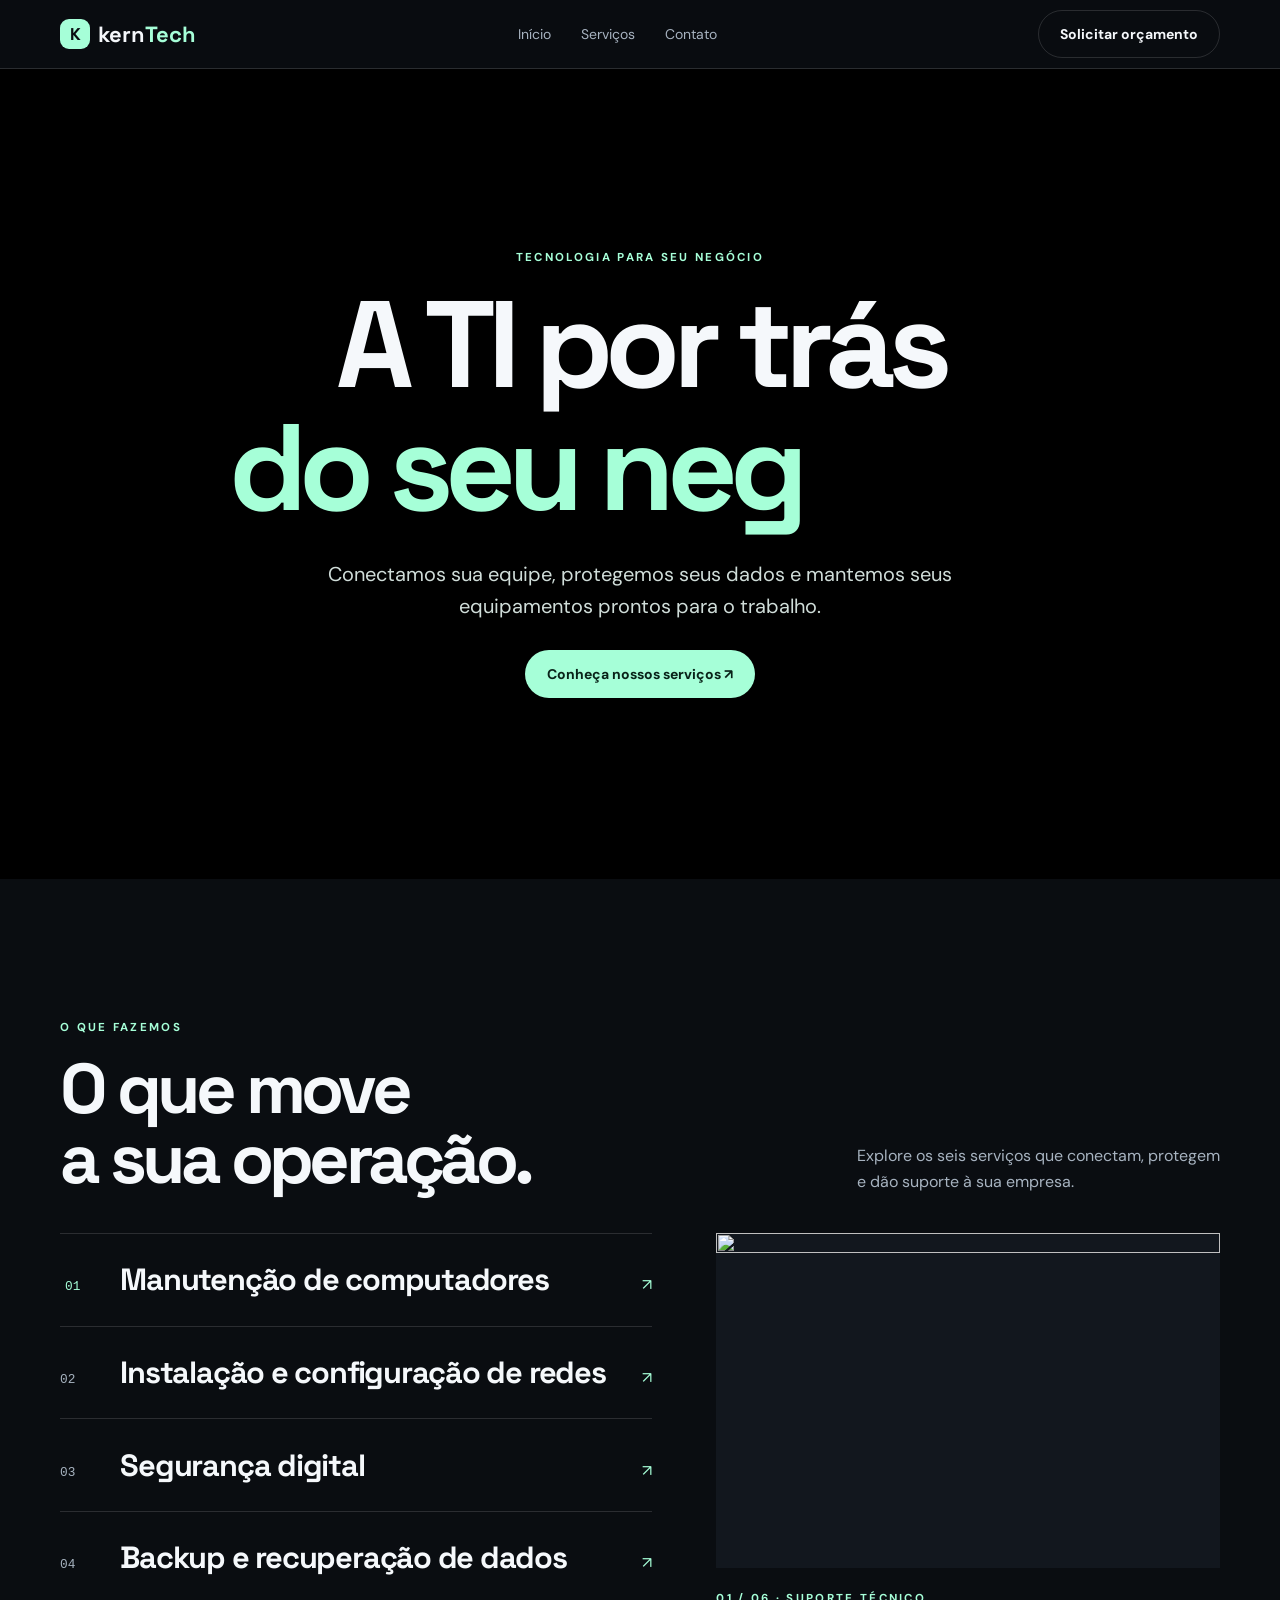
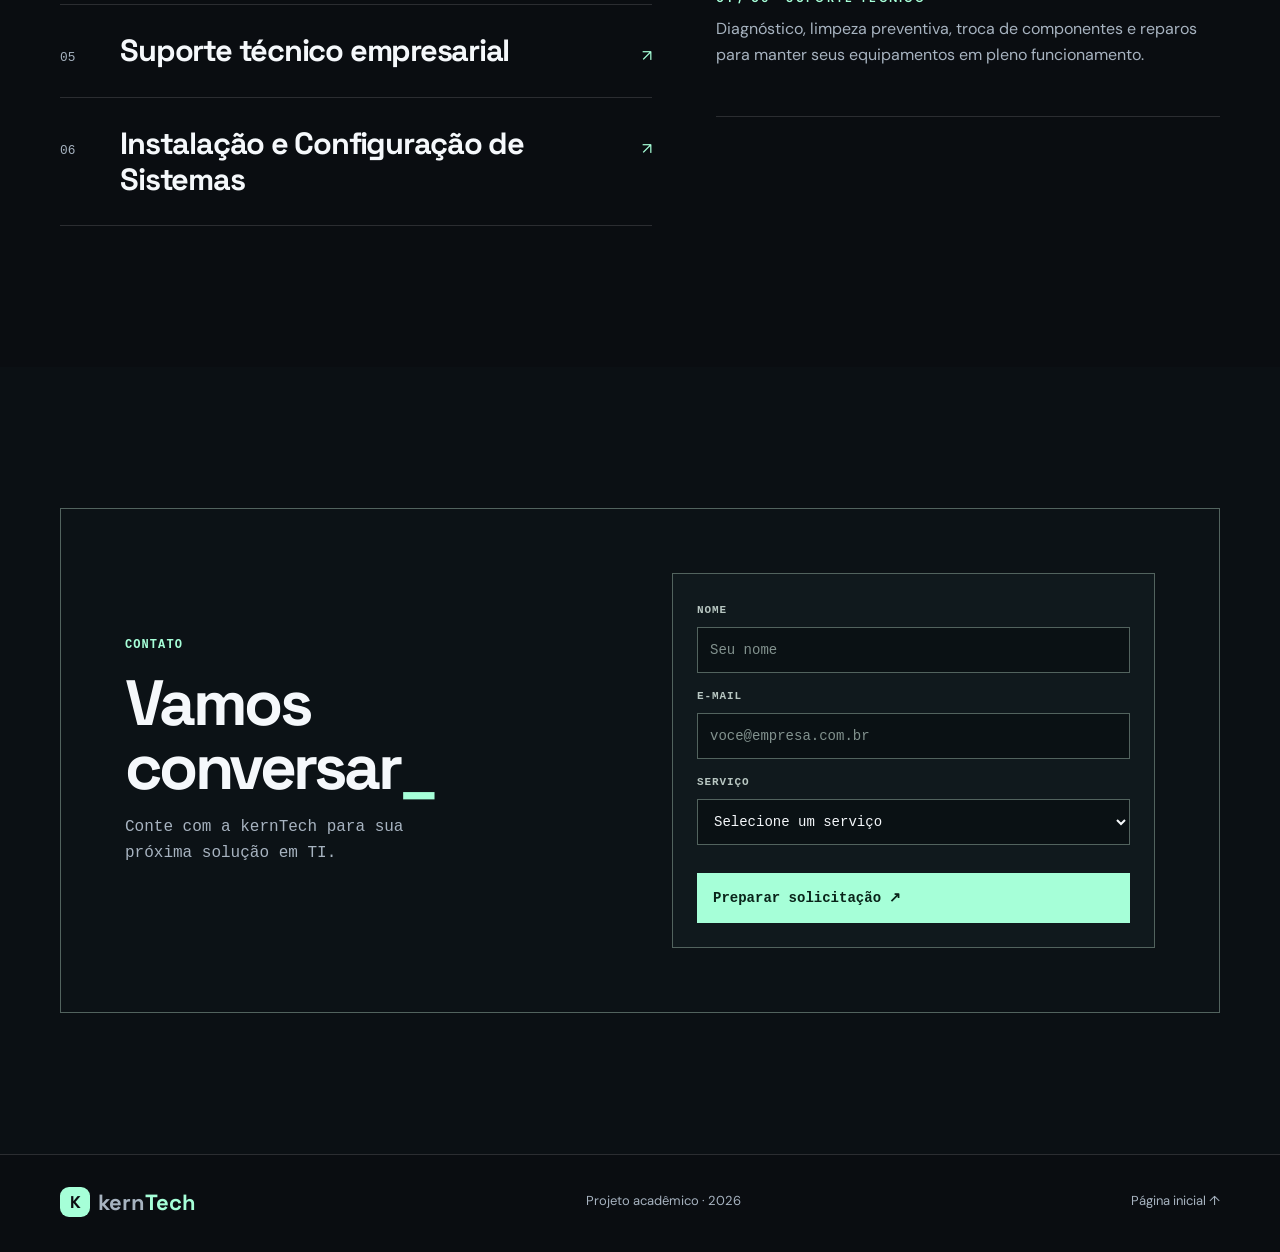
==== index.html @ 28fc6bf9 "Atualiza texto de abertura da página inicial" ====
<!doctype html>
<html lang="pt-BR">

<head>
    <meta charset="utf-8">
    <meta name="viewport" content="width=device-width,initial-scale=1">
    <meta name="theme-color" content="#0a0d11">
    <meta name="description" content="kernTech: soluções de TI para empresas.">
    <title>Soluções de TI | kernTech</title>
    <link rel="preconnect" href="https://fonts.googleapis.com">
    <link
        href="https://fonts.googleapis.com/css2?family=DM+Sans:wght@400;500;600;700&family=Space+Grotesk:wght@500;600;700&display=swap"
        rel="stylesheet">
    <link rel="stylesheet" href="styles.css">
    <script src="services.js" defer></script>
    <script src="script.js" defer></script>
</head>

<body>
    <header class="header">
        <div class="container nav"><a class="logo" href="index.html"><span class="logo-mark">K</span><span>kern<span
                        class="logo-accent">Tech</span></span></a><button class="menu-toggle" aria-expanded="false"
                aria-label="Abrir menu">☰</button>
            <nav class="menu"><a href="index.html">Início</a><a href="index.html#servicos">Serviços</a><a href="index.html#contato">Contato</a></nav><a
                class="button button-outline nav-cta" href="index.html#contato">Solicitar orçamento</a>
        </div>
    </header>
    <main>
        <section class="hero">
            <div class="container hero-inner">
                <div class="hero-copy"><span class="eyebrow">TECNOLOGIA PARA SEU NEGÓCIO</span>
                    <h1>A TI por trás<br><span class="hero-accent">do seu negócio.</span></h1>
                    <p>Conectamos sua equipe, protegemos seus dados e mantemos seus equipamentos prontos para o trabalho.</p><a class="button button-primary" href="#servicos">Conheça nossos serviços ↗</a>
                </div>
            </div>
        </section>
        <section class="section" id="servicos">
            <div class="container">
                <div class="section-heading">
                    <div><span class="eyebrow eyebrow-dark">O QUE FAZEMOS</span>
                        <h2>O que move<br>a sua operação.</h2>
                    </div>
                    <p>Explore os seis serviços que conectam, protegem e dão suporte à sua empresa.</p>
                </div>
                <div class="service-index" id="service-index"></div>
            </div>
        </section>
        <section class="section contact-section" id="contato">
            <div class="container">
                <div class="contact-terminal">
                    <div class="contact-layout">
                        <div class="contact-intro">
                            <span class="eyebrow">CONTATO</span>
                            <h2>Vamos<br>conversar<span class="terminal-punctuation">_</span></h2>
                            <p>Conte com a kernTech para sua próxima solução em TI.</p>
                        </div>
                        <form id="contact-form" class="contact-form">
                            <label for="name">NOME</label>
                            <input id="name" name="name" required autocomplete="name" placeholder="Seu nome">
                            <label for="email">E-MAIL</label>
                            <input id="email" name="email" type="email" required autocomplete="email" placeholder="voce@empresa.com.br">
                            <label for="service">SERVIÇO</label>
                            <select id="service" name="service" required>
                                <option value="">Selecione um serviço</option>
                            </select>
                            <button class="button button-primary" type="submit">Preparar solicitação ↗</button>
                            <div id="form-feedback" class="form-feedback" role="status" hidden></div>
                        </form>
                    </div>
                </div>
            </div>
        </section>
    </main>
    <footer class="footer">
        <div class="container footer-inner"><a href="index.html" class="logo"><span class="logo-mark">K</span>kern<span
                    class="logo-accent">Tech</span></a><span>Projeto acadêmico · 2026</span><a href="index.html">Página
                inicial ↑</a></div>
    </footer>
</body>

</html>
---- styles.css ----
:root {
  color-scheme: dark;
  --bg: #0a0d11;
  --panel: #12171e;
  --ink: #f5f8fb;
  --muted: #a7b3c0;
  --line: #ffffff22;
  --accent: #a6ffd8;
  --header: 68px;
}

* { box-sizing: border-box; }
html { scroll-behavior: smooth; scroll-padding-top: calc(var(--header) + 20px); }
body { margin: 0; background: var(--bg); color: var(--ink); font: 16px/1.6 "DM Sans", system-ui, sans-serif; }
a { color: inherit; text-decoration: none; }
button, input, select { font: inherit; }
:focus-visible { outline: 2px solid var(--accent); outline-offset: 5px; }
.container { width: min(1160px, calc(100% - 48px)); margin-inline: auto; }

.header { position: sticky; top: 0; z-index: 5; background: #0a0d11e8; backdrop-filter: blur(18px); border-bottom: 1px solid var(--line); }
.nav, .footer-inner { display: flex; align-items: center; justify-content: space-between; gap: 24px; }
.nav { min-height: var(--header); }
.logo { display: inline-flex; align-items: center; gap: 8px; font: 700 22px "Space Grotesk", system-ui, sans-serif; }
.logo-mark { display: grid; place-items: center; width: 30px; height: 30px; border-radius: 9px; background: var(--accent); color: var(--bg); font-size: 17px; }
.logo-accent { color: var(--accent); }
.footer .logo { gap: 0; }
.footer .logo-mark { margin-right: 8px; }
.menu { display: flex; gap: 30px; }
.menu a, .back { font-size: 14px; color: var(--muted); }
.menu a:hover, .back:hover { color: var(--accent); }
.menu-toggle { display: none; }
.button { display: inline-flex; align-items: center; justify-content: center; border: 1px solid transparent; border-radius: 100px; padding: 12px 21px; font-size: 14px; font-weight: 700; cursor: pointer; transition: transform .25s, background-color .25s; }
.button:hover { transform: translateY(-3px); }
.button-primary { background: var(--accent); color: #092319; }
.button-primary:hover { background: #d2ffeb; }
.button-outline { border-color: var(--line); color: var(--ink); }
.button-light { background: var(--ink); color: var(--bg); }

h1, h2, h3 { margin: 0; font-family: "Space Grotesk", system-ui, sans-serif; font-weight: 700; letter-spacing: -.065em; line-height: 1; text-wrap: balance; }
h1 { font-size: clamp(3.5rem, 9.6vw, 9rem); }
h2 { font-size: clamp(2.4rem, 5.5vw, 5rem); }
h3 { font-size: clamp(1.45rem, 2.8vw, 2.4rem); }
p { color: var(--muted); }
.eyebrow { display: block; margin-bottom: 19px; color: var(--accent); font: 700 .72rem "DM Sans", system-ui, sans-serif; letter-spacing: .2em; text-transform: uppercase; }

.hero, .campaign, .subhero { position: relative; isolation: isolate; overflow: hidden; background: #000; }
.hero-inner { min-height: min(860px, max(680px, 90svh)); display: grid; place-items: center; text-align: center; padding-block: 90px; }
.hero-copy { position: relative; }
.hero-accent { color: var(--accent); }
.hero p { margin: 28px auto; max-width: 45ch; color: #d0ddd9; font-size: clamp(1rem, 2vw, 1.25rem); }
.hero-copy > * { animation: arrive .85s cubic-bezier(.2,.75,.2,1) both; }
.hero-copy h1 { animation-delay: .08s; }
.hero-copy h1.is-typing { animation: none; }
.terminal-character { visibility: hidden; }
.terminal-character.typed { visibility: visible; }
.terminal-cursor { position: relative; }
.terminal-cursor::after {
  content: "";
  position: absolute;
  inset: .17em auto .12em 100%;
  width: .045em;
  background: var(--accent);
  animation: terminal-blink .8s step-end 4;
  animation-fill-mode: forwards;
}
@keyframes terminal-blink {
  50%, 100% { opacity: 0; }
}
.hero-copy p { animation-delay: .16s; }
.hero-copy .button { animation-delay: .24s; }
@keyframes arrive {
  from { opacity: 0; transform: translateY(24px); }
  to { opacity: 1; transform: translateY(0); }
}
.binary-backdrop {
  position: absolute;
  z-index: -1;
  inset: 0;
  width: 100%;
  height: 100%;
  pointer-events: none;
}

.section { padding-block: clamp(70px, 11vw, 150px); }
.section-heading { display: flex; align-items: end; justify-content: space-between; gap: 22px; margin-bottom: 38px; }
.section-heading p { max-width: 33ch; margin: 0; }
.service-index {
  display: grid;
  grid-template-columns: minmax(0, 1fr) minmax(0, .85fr);
  align-items: start;
  gap: clamp(24px, 5vw, 72px);
}
.service-list { list-style: none; margin: 0; padding: 0; border-top: 1px solid var(--line); }
.service-list li { border-bottom: 1px solid var(--line); }
.service-link {
  display: grid;
  grid-template-columns: 2.4rem minmax(0, 1fr) auto;
  align-items: baseline;
  column-gap: clamp(8px, 1.8vw, 22px);
  padding-block: clamp(18px, 2.2vw, 29px);
}
.service-number {
  color: var(--muted);
  font: 500 .8rem ui-monospace, Consolas, monospace;
  transition: color .2s ease, transform .23s ease-out;
}
.service-title {
  font: 700 clamp(1.25rem, 2.4vw, 2rem)/1.15 "Space Grotesk", system-ui, sans-serif;
  letter-spacing: -.04em;
}
.service-arrow { color: var(--accent); transition: transform .23s ease-out; }
.service-link:hover .service-number,
.service-link:focus-visible .service-number,
.service-link.is-previewed .service-number { color: var(--accent); transform: translateX(5px); }
.service-link:hover .service-arrow,
.service-link:focus-visible .service-arrow { transform: translate(3px, -3px); }
.service-description { display: none; }
.service-preview picture { display: block; background: var(--panel); overflow: hidden; }
.service-preview img { display: block; width: 100%; height: auto; aspect-ratio: 3 / 2; object-fit: cover; }
.service-preview-copy { padding-block: 23px; border-bottom: 1px solid var(--line); }
.service-preview-copy .eyebrow { margin-bottom: 10px; }
.service-preview-copy p { min-height: 4.8em; margin: 0; }

@media (max-width: 800px) {
  .service-index { grid-template-columns: minmax(0, 1fr); }
  .service-preview { display: none; }
  .service-description { display: block; grid-column: 2 / -1; margin-top: 8px; color: var(--muted); font-size: .95rem; }
}
.campaign { border-block: 1px solid var(--line); }
.campaign-inner { display: flex; align-items: center; justify-content: space-between; gap: 30px; padding-block: clamp(65px, 10vw, 135px); }
.campaign h2 span { color: var(--accent); }
.campaign p { margin-bottom: 0; }
.campaign .button { flex-shrink: 0; }
.contact-layout, .content-cols { display: grid; grid-template-columns: repeat(2, minmax(0, 1fr)); gap: clamp(25px, 7vw, 90px); }
.contact-form { display: grid; gap: 10px; border: 1px solid var(--line); border-radius: 24px; background: var(--panel); padding: clamp(20px, 4vw, 38px); }
.contact-form label { font-size: 13px; font-weight: 700; }
.contact-form input, .contact-form select { min-width: 0; width: 100%; padding: 12px; border: 1px solid var(--line); border-radius: 10px; background: var(--bg); color: var(--ink); }
.contact-form .button { margin-top: 10px; }
.form-feedback { color: var(--accent); font-size: 14px; }
.footer { border-top: 1px solid var(--line); color: var(--muted); }
.footer-inner { padding-block: 32px; font-size: 13px; }

.subhero-inner { display: grid; grid-template-columns: 1.05fr .95fr; align-items: center; gap: clamp(28px, 5vw, 75px); padding-block: clamp(64px, 10vw, 140px); }
.subhero h1 { font-size: clamp(2.65rem, 5.5vw, 5.8rem); overflow-wrap: anywhere; }
.subhero p { max-width: 42ch; margin-block: 24px; }
.back { display: inline-block; margin-bottom: 30px; }
.subhero-inner > div { animation: arrive .85s cubic-bezier(.2,.75,.2,1) both; }
.subhero-photo, .placeholder { min-height: 280px; aspect-ratio: 1.3; background-color: #1a282c; background-position: center; background-size: cover; border: 1px solid var(--line); border-radius: 26px; }
.subhero-photo { box-shadow: 0 24px 70px #0007; }
.content-cols h3 { margin-top: 34px; }
.features { list-style: none; padding: 0; margin: 20px 0 28px; }
.features li { border-top: 1px solid var(--line); padding: 13px 0; }
.features li::before { content: ""; display: inline-block; width: 6px; height: 6px; border-radius: 50%; background: var(--accent); margin-right: 12px; vertical-align: middle; }
.photo-pair span, .image-note { display: block; margin-top: 12px; color: var(--muted); font-size: 14px; }
.image-note { border-left: 1px solid var(--accent); padding-left: 14px; }
.compact h2 { font-size: clamp(2.2rem, 4vw, 4rem); }

.reveal.in-view { animation: arrive .7s cubic-bezier(.2,.75,.2,1) backwards; }

@media (max-width: 850px) {
  .nav-cta { display: none; }
}
@media (max-width: 650px) {
  .container { width: calc(100% - 32px); }
  .menu-toggle { display: block; width: 44px; height: 44px; border: 1px solid var(--line); border-radius: 100%; background: transparent; color: var(--ink); cursor: pointer; }
  .menu { display: none; position: absolute; inset: 100% 0 auto; flex-direction: column; gap: 18px; padding: 24px; background: var(--panel); border-bottom: 1px solid var(--line); }
  .menu.open { display: flex; }
  .hero-inner { min-height: max(570px, 80svh); padding-block: 65px; }
  .section-heading, .campaign-inner, .footer-inner { align-items: flex-start; flex-direction: column; }
  .contact-layout, .subhero-inner, .content-cols { grid-template-columns: minmax(0, 1fr); }
  .subhero-photo, .placeholder { min-height: 0; }
}
@media (prefers-reduced-motion: reduce) {
  html { scroll-behavior: auto; }
  *, *::before, *::after { animation: none !important; transition: none !important; }
  .binary-backdrop { display: none; }
  .terminal-character { visibility: visible; }
  .terminal-cursor::after { display: none; }
}


/* Contato: TUI minimalista, sem barra de janela ou rodapé */
.contact-section { background: #0b1014; }
.contact-terminal { border: 1px solid #52635e; background: #0c1216; font-family: ui-monospace, "Cascadia Code", "Fira Code", Consolas, monospace; }
.contact-terminal .contact-layout { padding: clamp(24px, 5vw, 65px); gap: clamp(26px, 5vw, 70px); align-items: center; }
.contact-intro { min-width: 0; }
.contact-intro .terminal-punctuation { color: var(--accent); }
.contact-intro .eyebrow { color: var(--accent); font: 600 12px ui-monospace, Consolas, monospace; letter-spacing: .09em; }
.contact-intro h2 { font-size: clamp(2.7rem, 5vw, 5.2rem); letter-spacing: -.055em; overflow-wrap: anywhere; }
.contact-intro > p { max-width: 34ch; }
.contact-terminal .contact-form { gap: 11px; padding: 24px; border: 1px solid #52635e; border-radius: 0; background: #10191d; box-shadow: none; font-family: inherit; }
.contact-terminal .contact-form label { margin-top: 6px; color: #b8c7c2; font: 600 11px ui-monospace, Consolas, monospace; letter-spacing: .08em; }
.contact-terminal .contact-form input, .contact-terminal .contact-form select { min-height: 46px; border: 1px solid #52635e; border-radius: 0; background: #0a1114; color: var(--ink); font: 14px ui-monospace, Consolas, monospace; }
.contact-terminal .contact-form input::placeholder { color: #82928e; opacity: 1; }
.contact-terminal .contact-form input:focus, .contact-terminal .contact-form select:focus { border-color: var(--accent); outline: 1px solid var(--accent); outline-offset: 0; }
.contact-terminal .contact-form .button { width: 100%; justify-content: flex-start; margin-top: 17px; padding: 13px 15px; border-radius: 0; font-family: inherit; transition: background-color .2s; }
.contact-terminal .contact-form .button:hover { transform: none; }
.contact-terminal .form-feedback { padding: 12px; border: 1px solid #52635e; font: 12px/1.65 ui-monospace, Consolas, monospace; overflow-wrap: anywhere; }
@media (max-width: 650px) {
  .contact-terminal .contact-layout { padding: 20px 14px; }
  .contact-terminal .contact-form { padding: 18px 14px; }
}
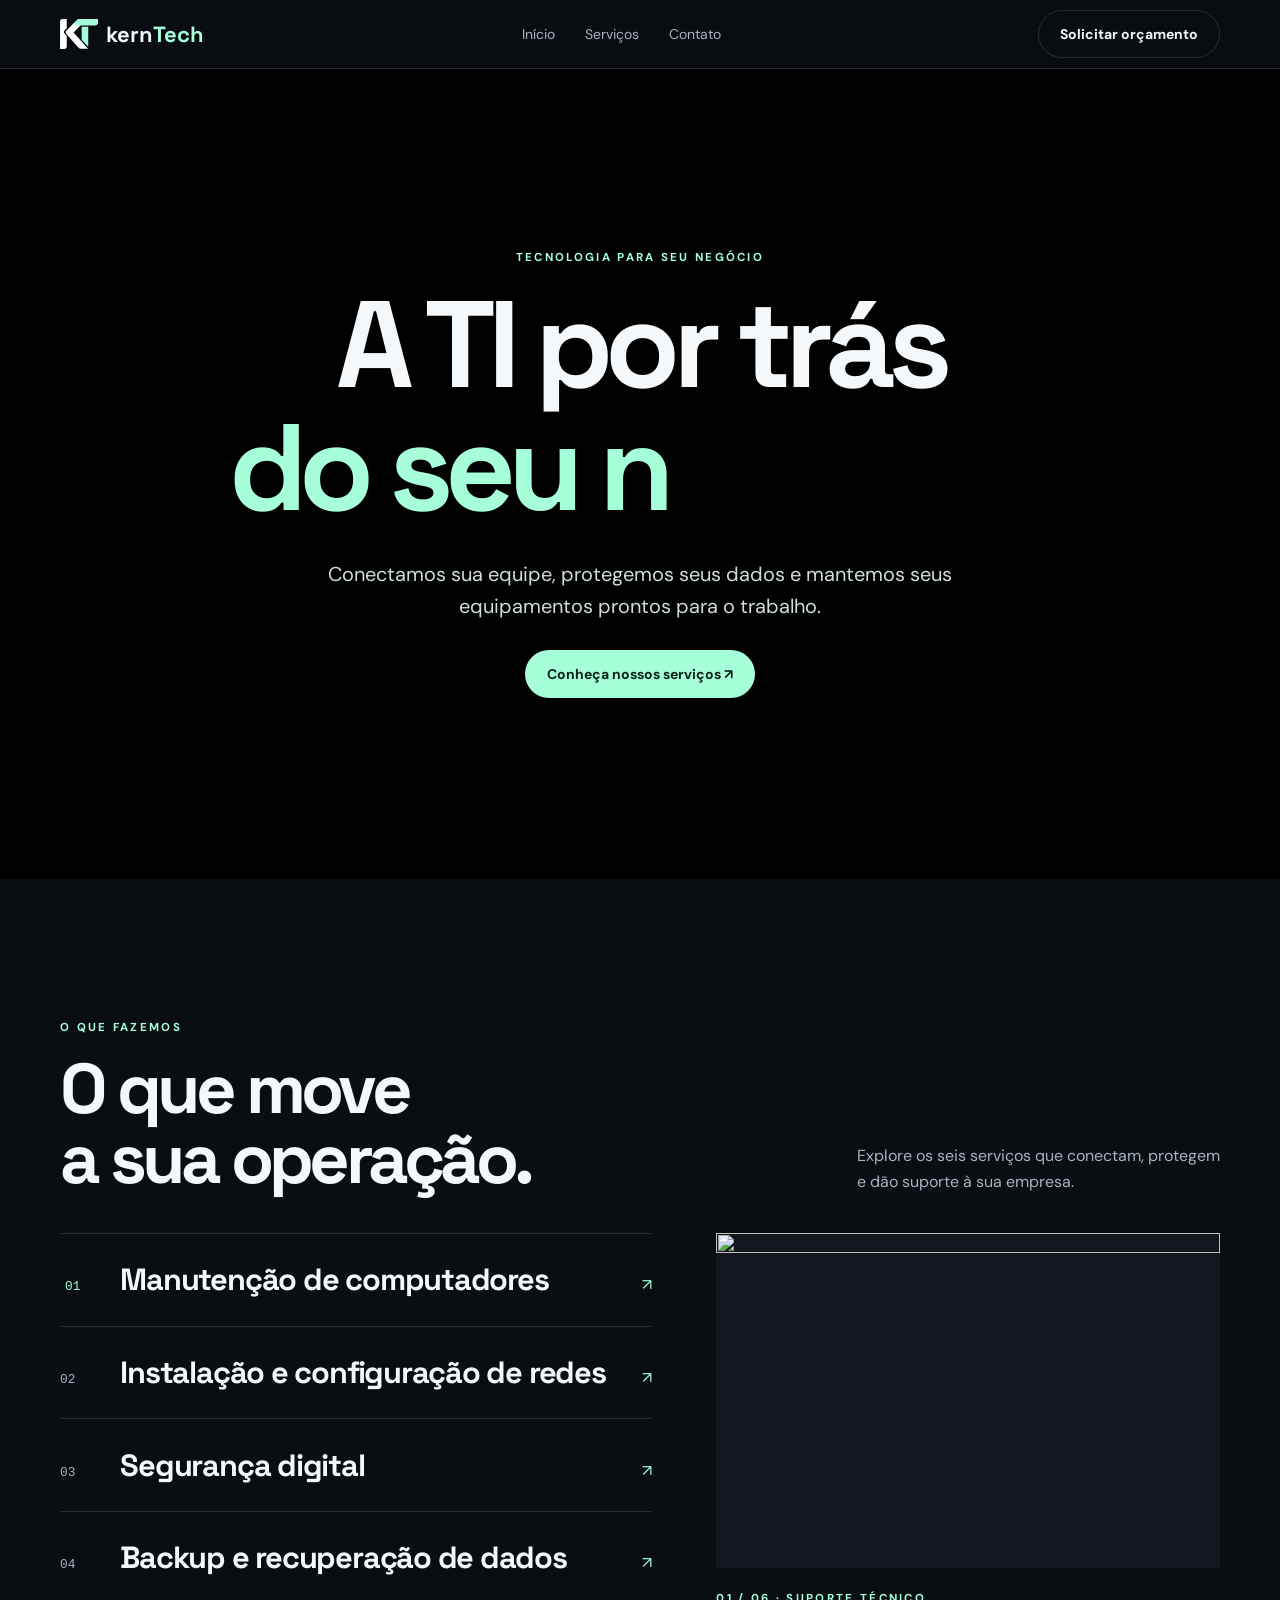
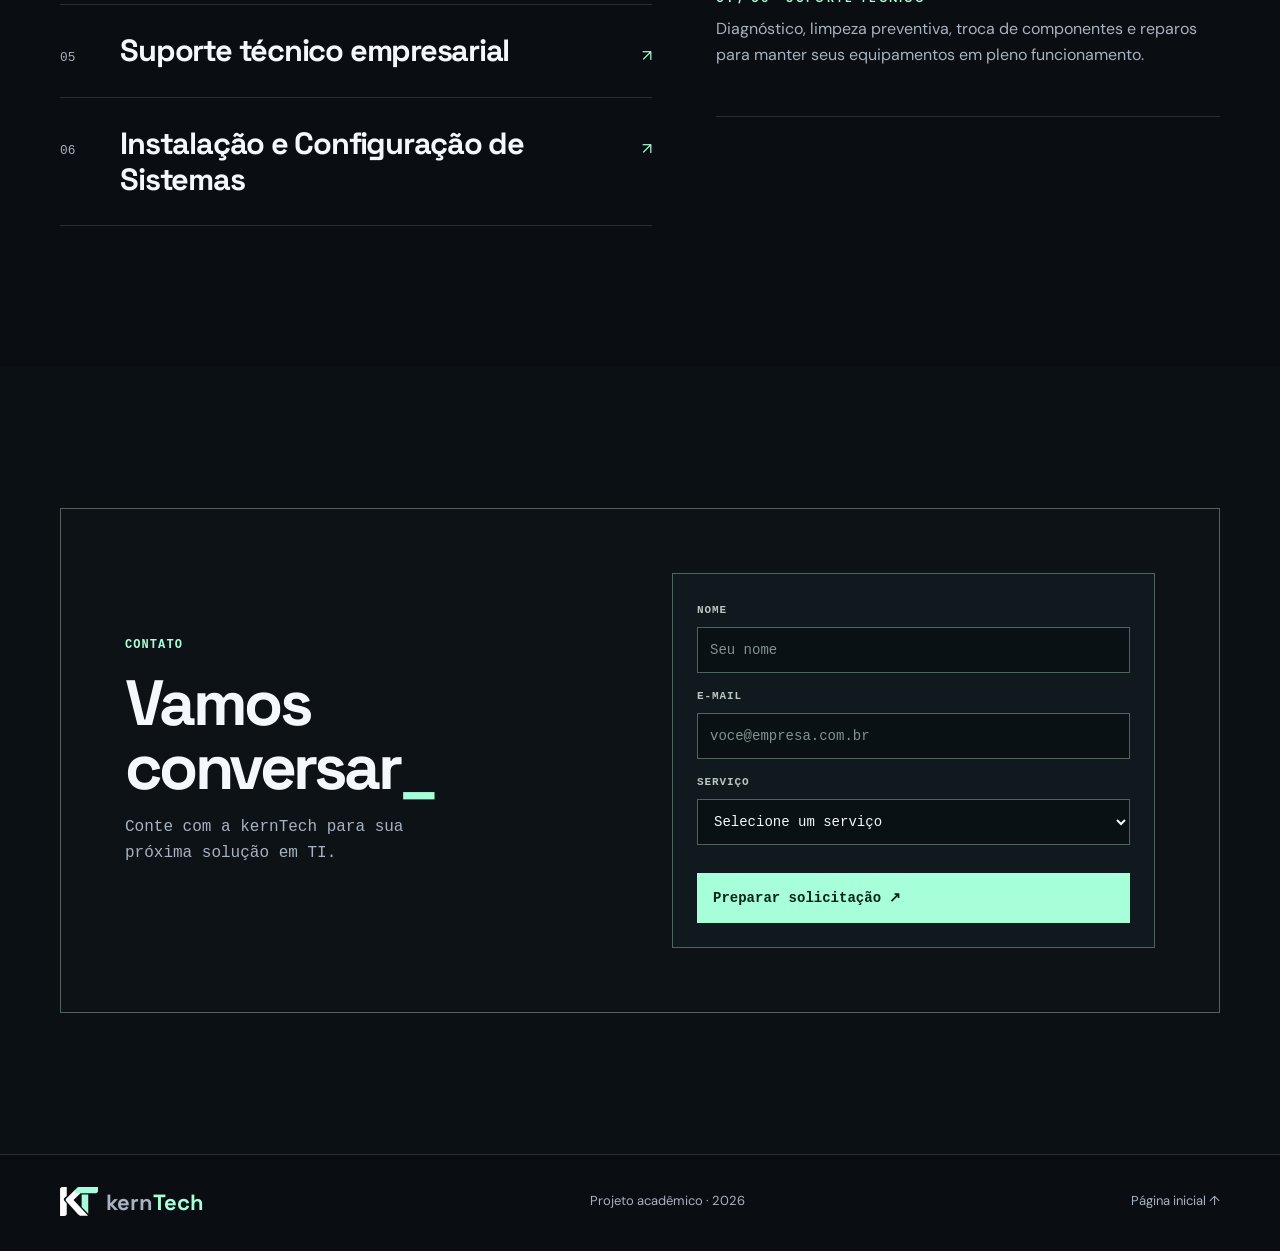
==== commit c1a59d84: "Aplica o monograma vetorial da kernTech no site" ====
--- a/index.html
+++ b/index.html
@@ -18,7 +18,7 @@
 
 <body>
     <header class="header">
-        <div class="container nav"><a class="logo" href="index.html"><span class="logo-mark">K</span><span>kern<span
+        <div class="container nav"><a class="logo" href="index.html"><img class="logo-mark" src="assets/kerntech-logo.svg" alt="" width="38" height="29"><span>kern<span
                         class="logo-accent">Tech</span></span></a><button class="menu-toggle" aria-expanded="false"
                 aria-label="Abrir menu">☰</button>
             <nav class="menu"><a href="index.html">Início</a><a href="index.html#servicos">Serviços</a><a href="index.html#contato">Contato</a></nav><a
@@ -72,7 +72,7 @@
         </section>
     </main>
     <footer class="footer">
-        <div class="container footer-inner"><a href="index.html" class="logo"><span class="logo-mark">K</span>kern<span
+        <div class="container footer-inner"><a href="index.html" class="logo"><img class="logo-mark" src="assets/kerntech-logo.svg" alt="" width="38" height="29">kern<span
                     class="logo-accent">Tech</span></a><span>Projeto acadêmico · 2026</span><a href="index.html">Página
                 inicial ↑</a></div>
     </footer>
--- a/styles.css
+++ b/styles.css
@@ -21,7 +21,7 @@
 .nav, .footer-inner { display: flex; align-items: center; justify-content: space-between; gap: 24px; }
 .nav { min-height: var(--header); }
 .logo { display: inline-flex; align-items: center; gap: 8px; font: 700 22px "Space Grotesk", system-ui, sans-serif; }
-.logo-mark { display: grid; place-items: center; width: 30px; height: 30px; border-radius: 9px; background: var(--accent); color: var(--bg); font-size: 17px; }
+.logo-mark { display: block; width: 38px; height: auto; flex-shrink: 0; }
 .logo-accent { color: var(--accent); }
 .footer .logo { gap: 0; }
 .footer .logo-mark { margin-right: 8px; }
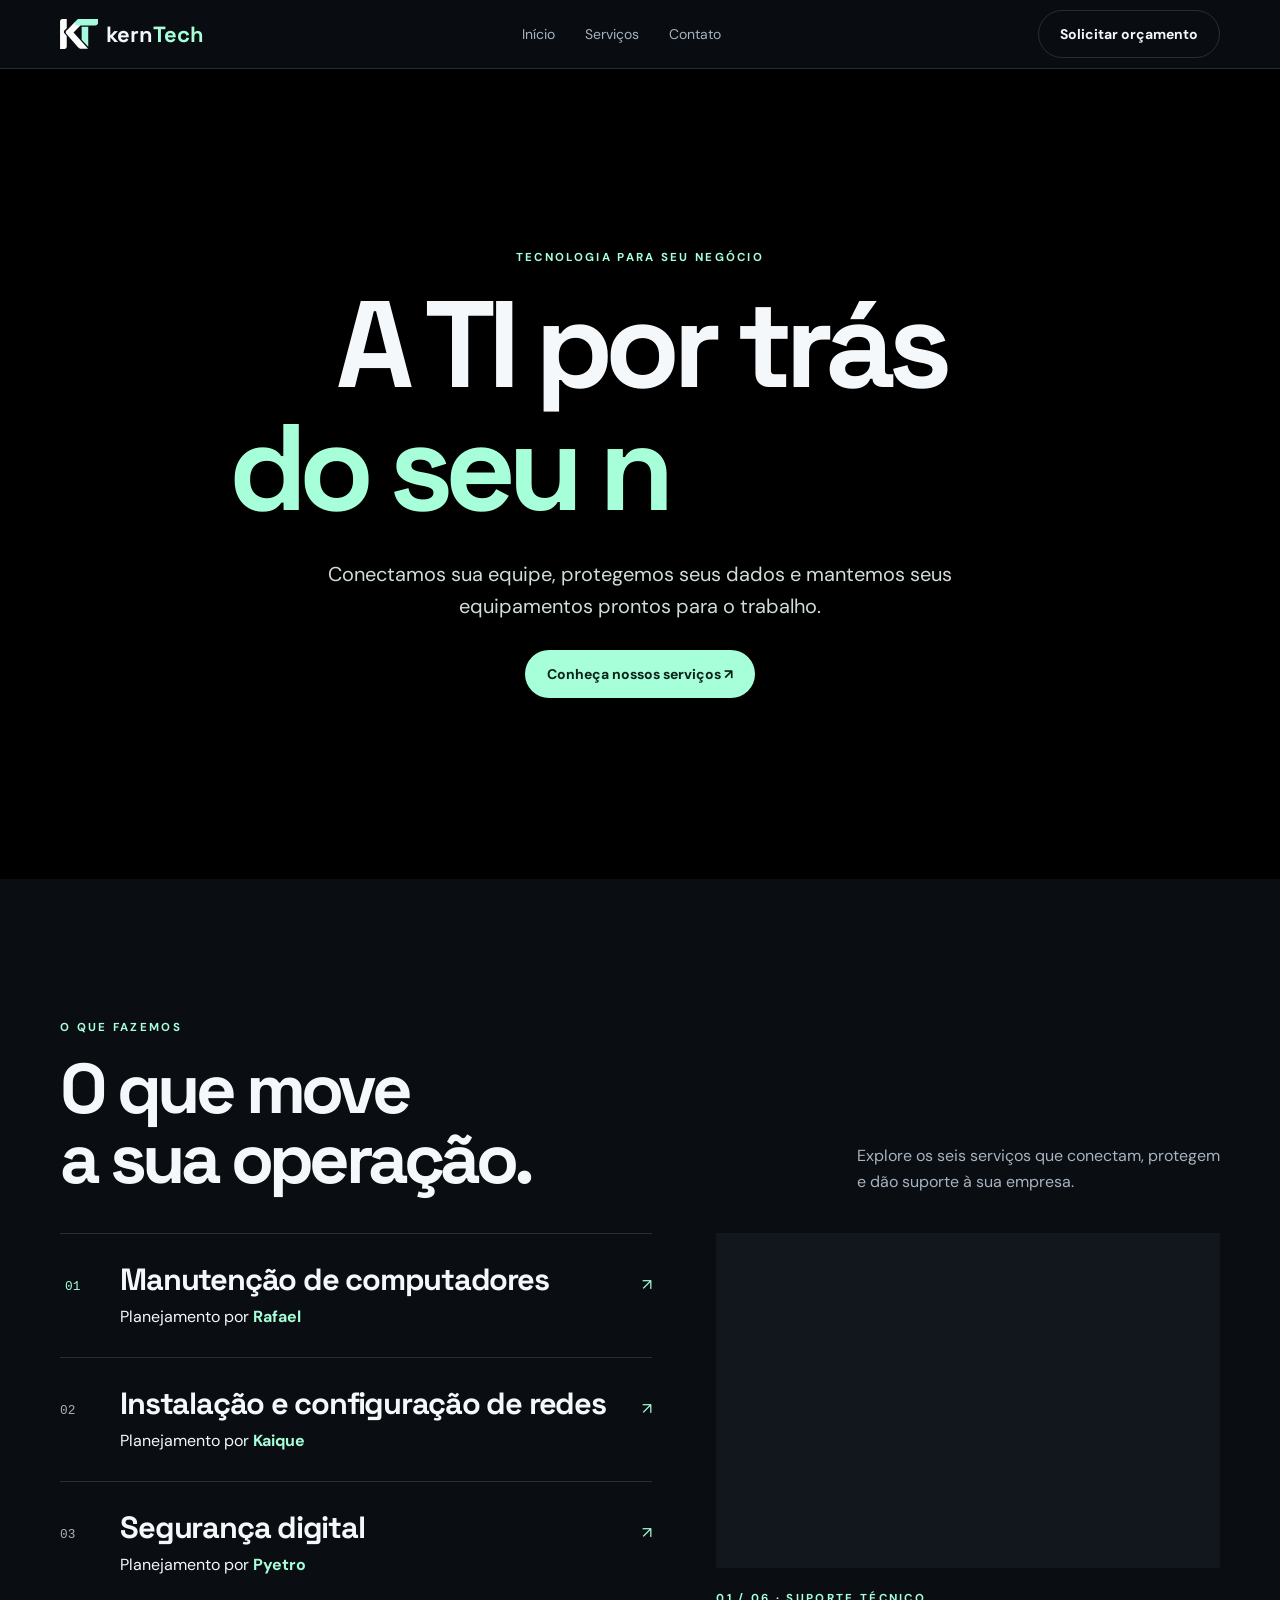
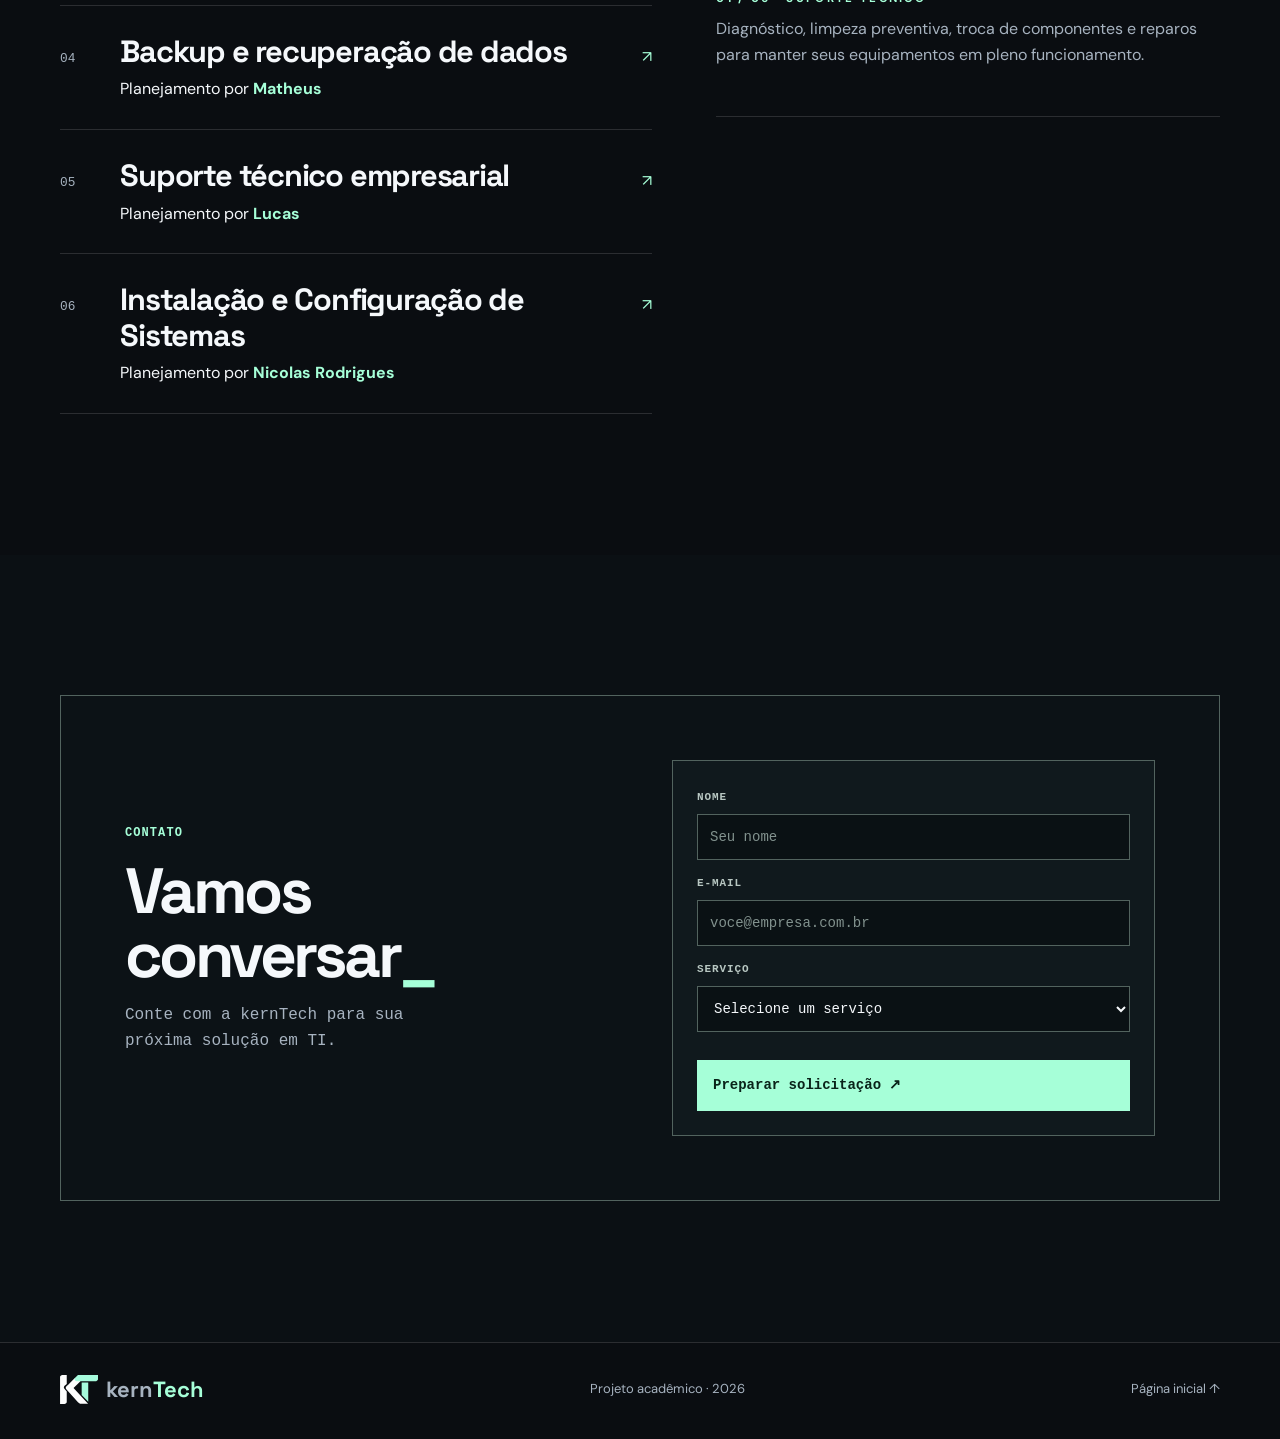
==== commit 93a34fbb: "Destaca os responsáveis pelo planejamento de cada serviço" ====
--- a/index.html
+++ b/index.html
@@ -11,9 +11,9 @@
     <link
         href="https://fonts.googleapis.com/css2?family=DM+Sans:wght@400;500;600;700&family=Space+Grotesk:wght@500;600;700&display=swap"
         rel="stylesheet">
-    <link rel="stylesheet" href="styles.css">
-    <script src="services.js" defer></script>
-    <script src="script.js" defer></script>
+    <link rel="stylesheet" href="styles.css?v=creditos">
+    <script src="services.js?v=creditos" defer></script>
+    <script src="script.js?v=creditos" defer></script>
 </head>
 
 <body>
--- a/styles.css
+++ b/styles.css
@@ -108,6 +108,14 @@
   font: 700 clamp(1.25rem, 2.4vw, 2rem)/1.15 "Space Grotesk", system-ui, sans-serif;
   letter-spacing: -.04em;
 }
+.service-credit {
+  display: block;
+  margin-top: .55rem;
+  color: var(--ink);
+  font-size: 1rem;
+  line-height: 1.4;
+}
+.service-credit strong { color: var(--accent); }
 .service-arrow { color: var(--accent); transition: transform .23s ease-out; }
 .service-link:hover .service-number,
 .service-link:focus-visible .service-number,
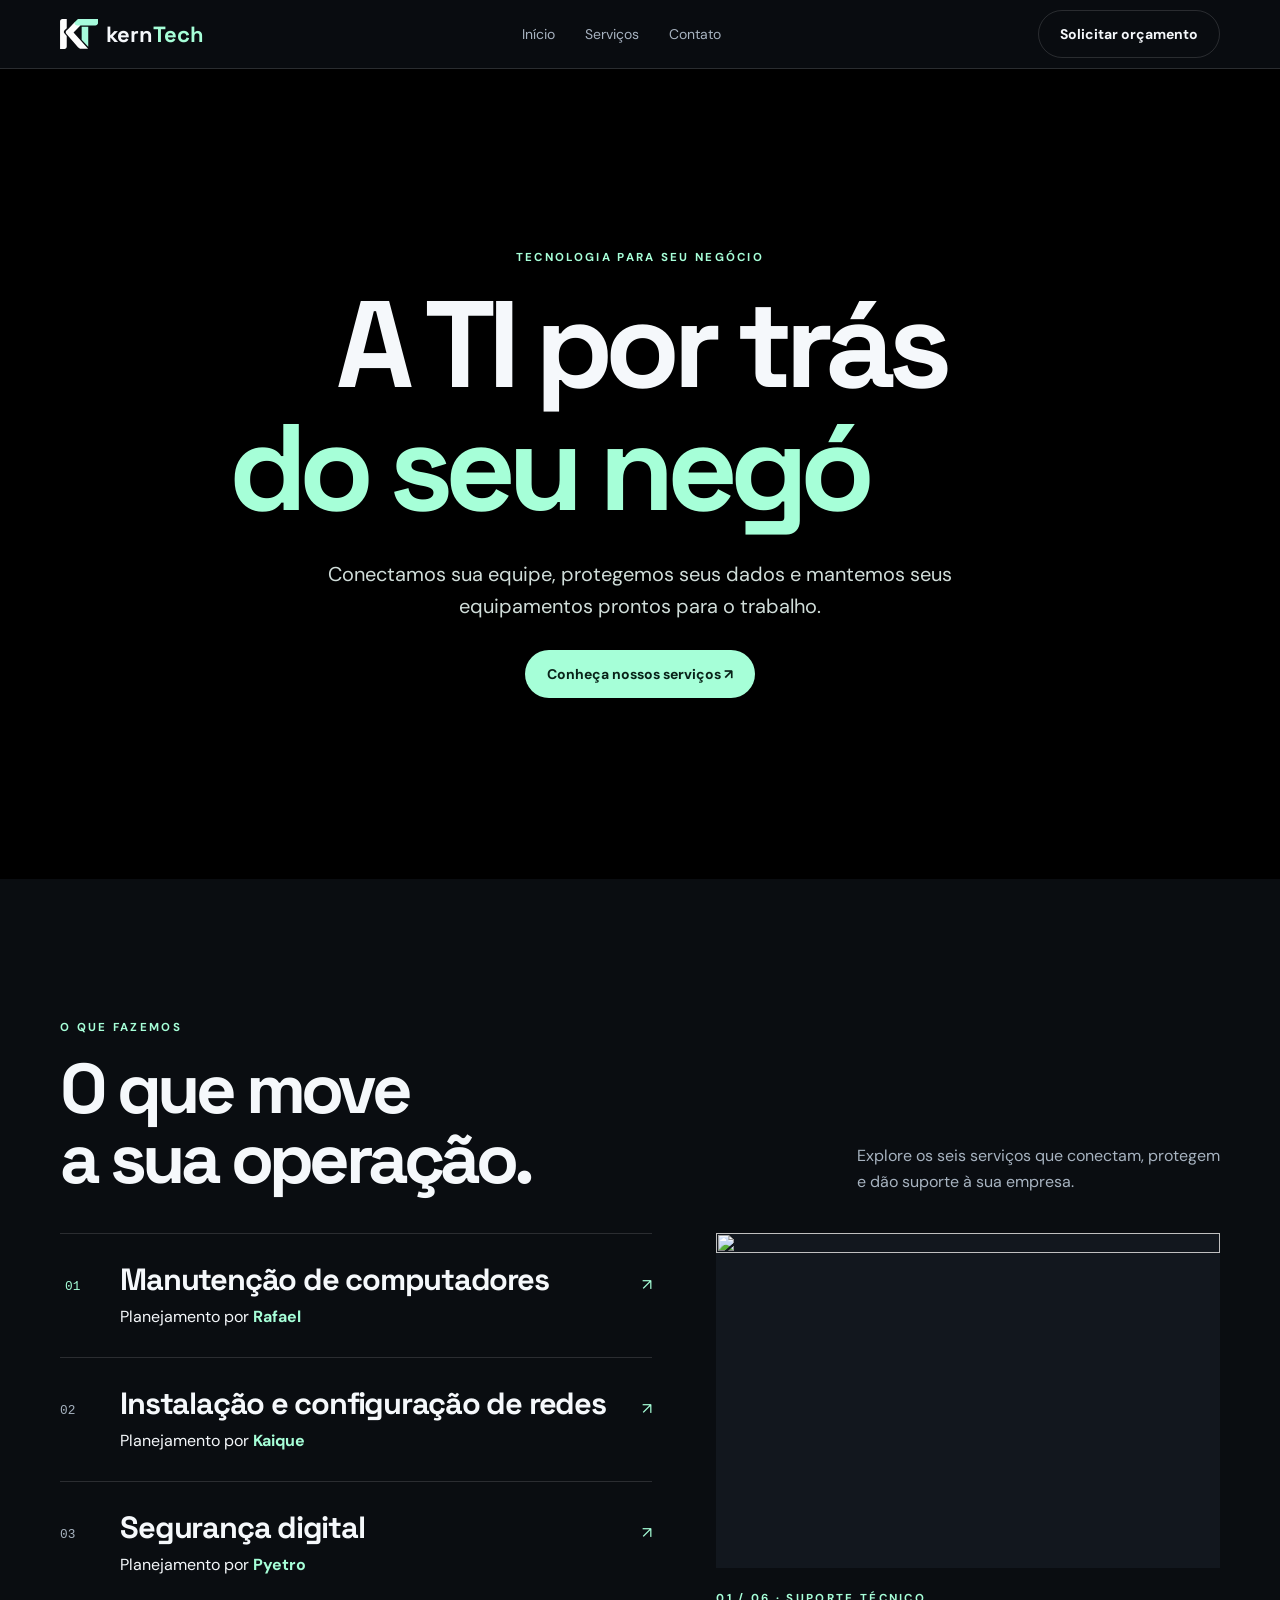
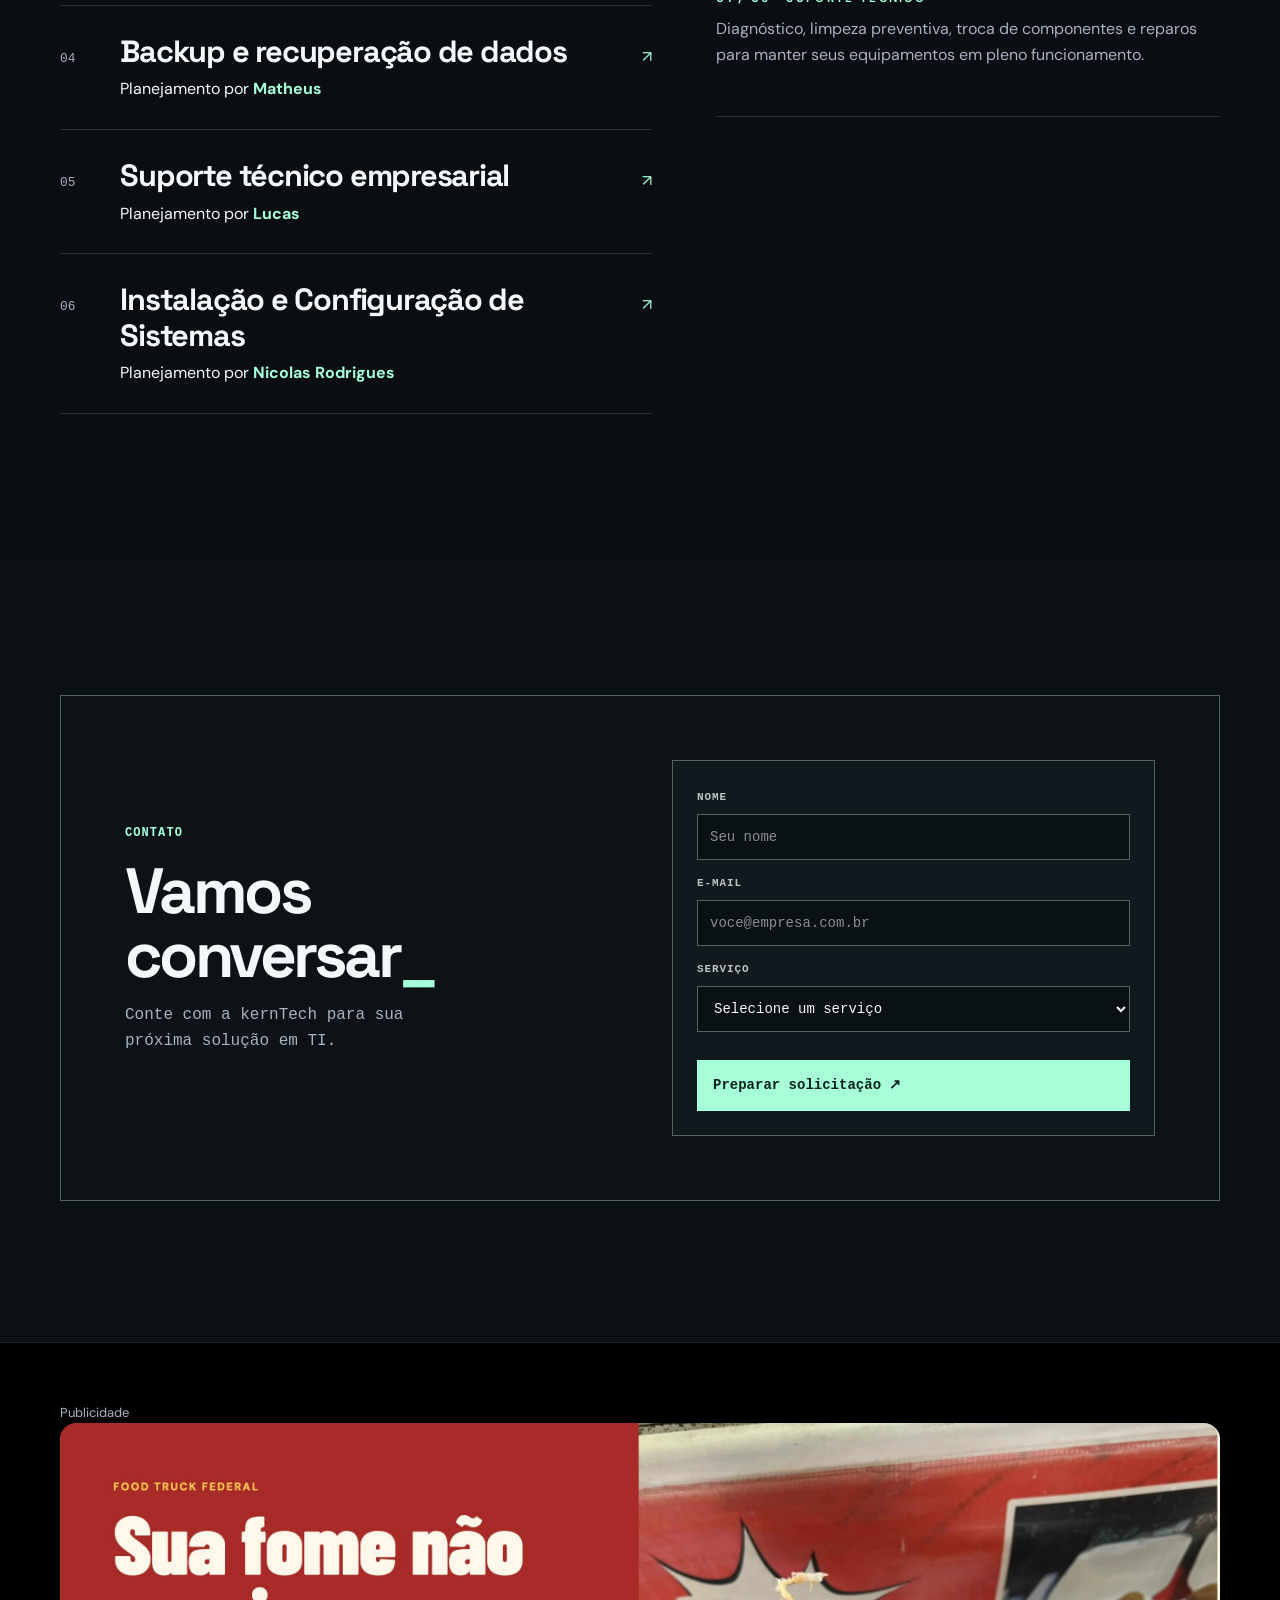
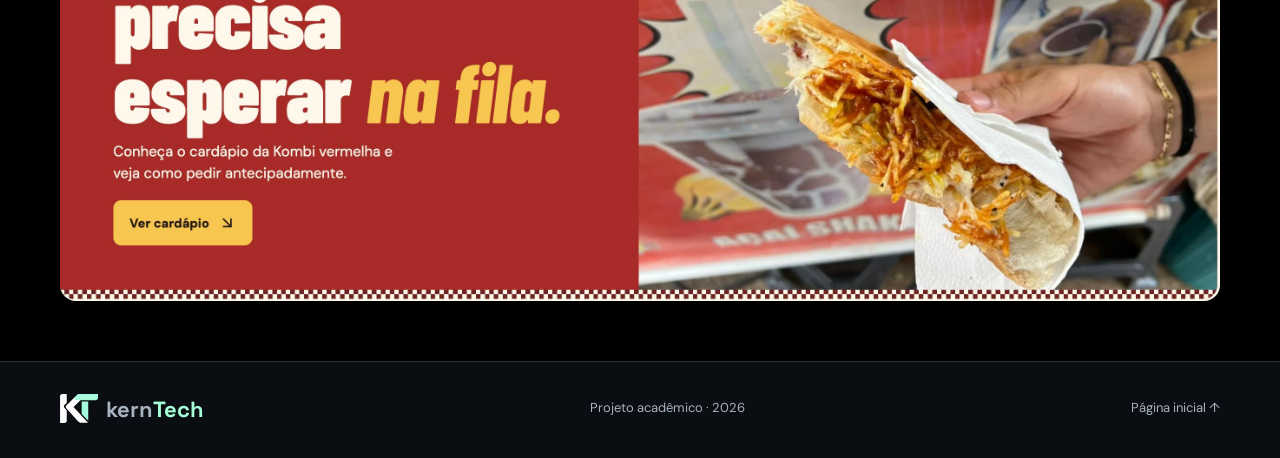
==== commit 5103bb40: "Integra fotos do suporte técnico e banner publicitário" ====
--- a/index.html
+++ b/index.html
@@ -11,8 +11,8 @@
     <link
         href="https://fonts.googleapis.com/css2?family=DM+Sans:wght@400;500;600;700&family=Space+Grotesk:wght@500;600;700&display=swap"
         rel="stylesheet">
-    <link rel="stylesheet" href="styles.css?v=creditos">
-    <script src="services.js?v=creditos" defer></script>
+    <link rel="stylesheet" href="styles.css?v=publicidade">
+    <script src="services.js?v=foto-suporte" defer></script>
     <script src="script.js?v=creditos" defer></script>
 </head>
 
@@ -70,6 +70,13 @@
                 </div>
             </div>
         </section>
+        <aside class="section campaign ad-section" aria-labelledby="publicidade-label">
+            <div class="container">
+                <p class="ad-label" id="publicidade-label">Publicidade</p>
+                <img class="ad-banner" src="assets/Publicidade.jpeg" width="2672" height="1100" loading="lazy"
+                    alt="Food Truck Federal. Sua fome não precisa esperar na fila. Conheça o cardápio da Kombi vermelha e veja como pedir antecipadamente.">
+            </div>
+        </aside>
     </main>
     <footer class="footer">
         <div class="container footer-inner"><a href="index.html" class="logo"><img class="logo-mark" src="assets/kerntech-logo.svg" alt="" width="38" height="29">kern<span
--- a/styles.css
+++ b/styles.css
@@ -139,6 +139,9 @@
 .campaign h2 span { color: var(--accent); }
 .campaign p { margin-bottom: 0; }
 .campaign .button { flex-shrink: 0; }
+.section.ad-section { padding-block: clamp(28px, 5vw, 60px); border-bottom: 0; }
+.ad-label { margin: 0 0 12px; color: var(--muted); font-size: 13px; }
+.ad-banner { display: block; width: 100%; height: auto; border-radius: 16px; }
 .contact-layout, .content-cols { display: grid; grid-template-columns: repeat(2, minmax(0, 1fr)); gap: clamp(25px, 7vw, 90px); }
 .contact-form { display: grid; gap: 10px; border: 1px solid var(--line); border-radius: 24px; background: var(--panel); padding: clamp(20px, 4vw, 38px); }
 .contact-form label { font-size: 13px; font-weight: 700; }
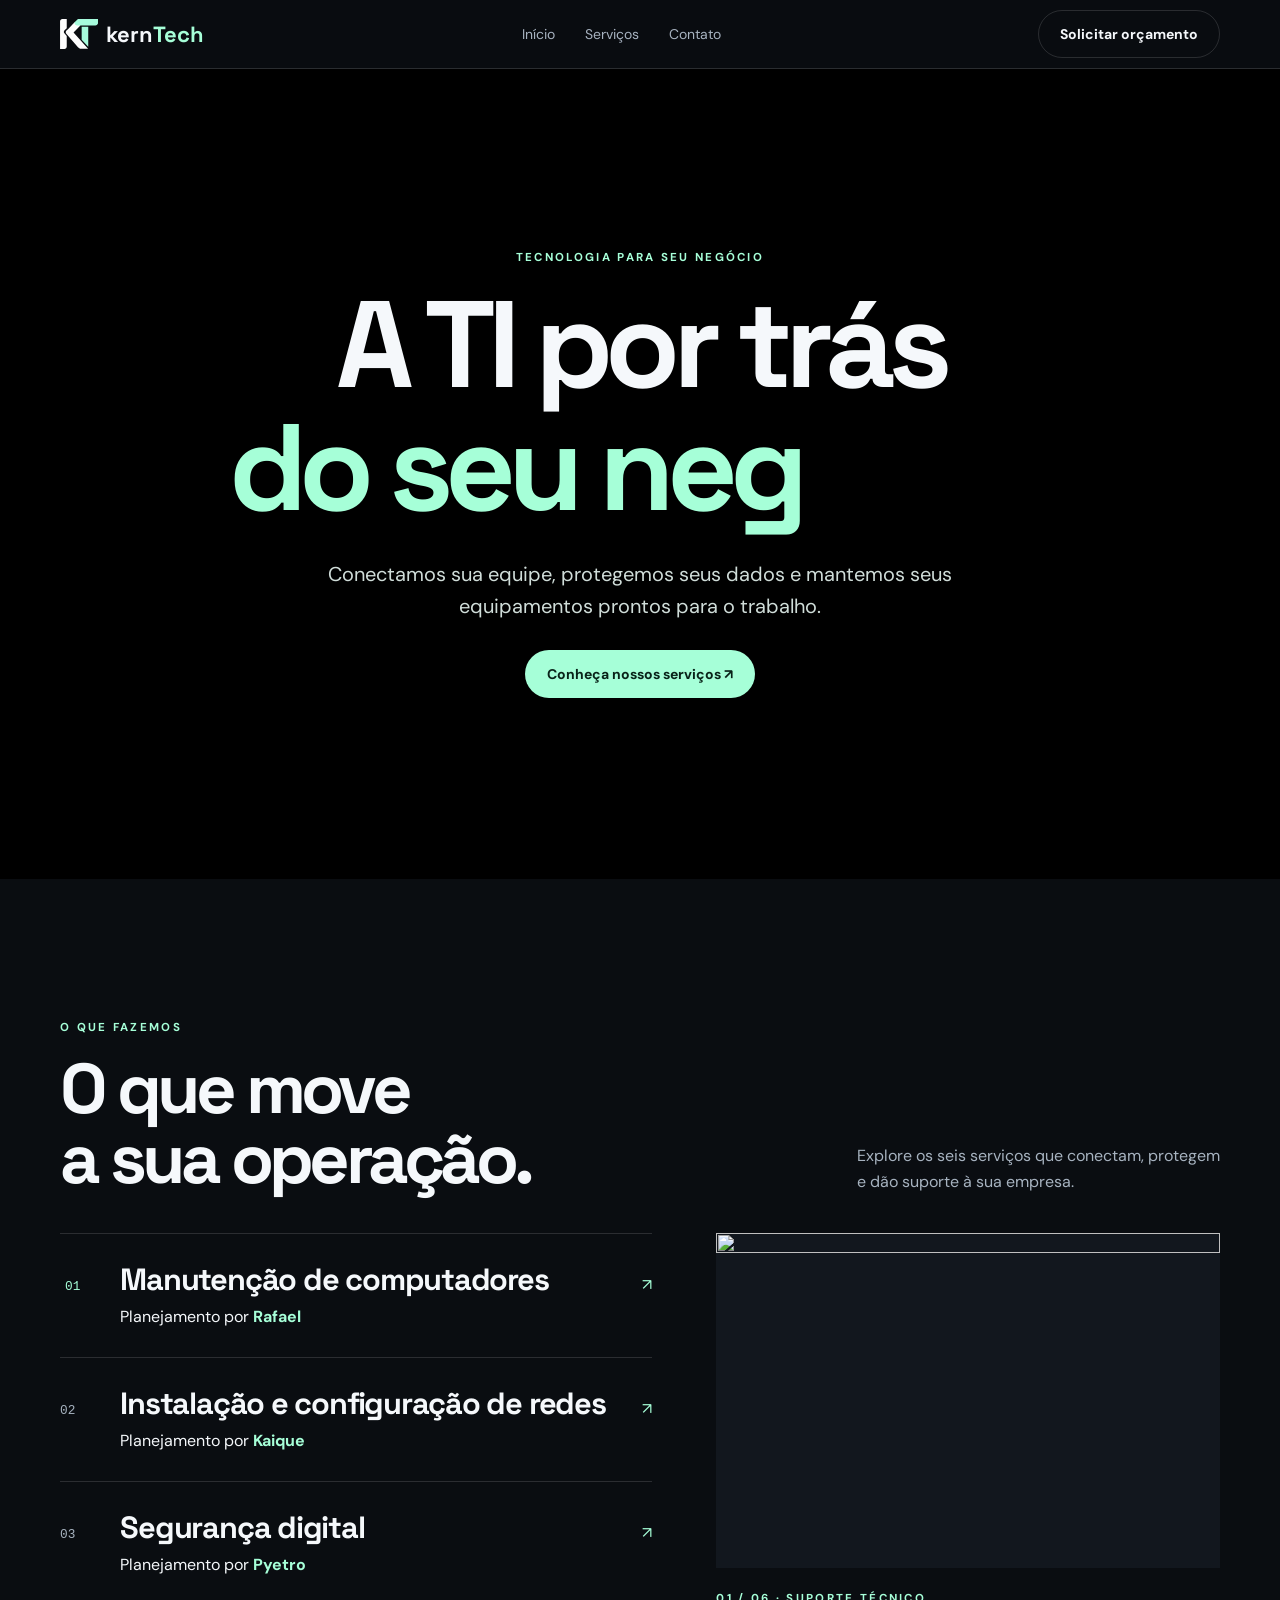
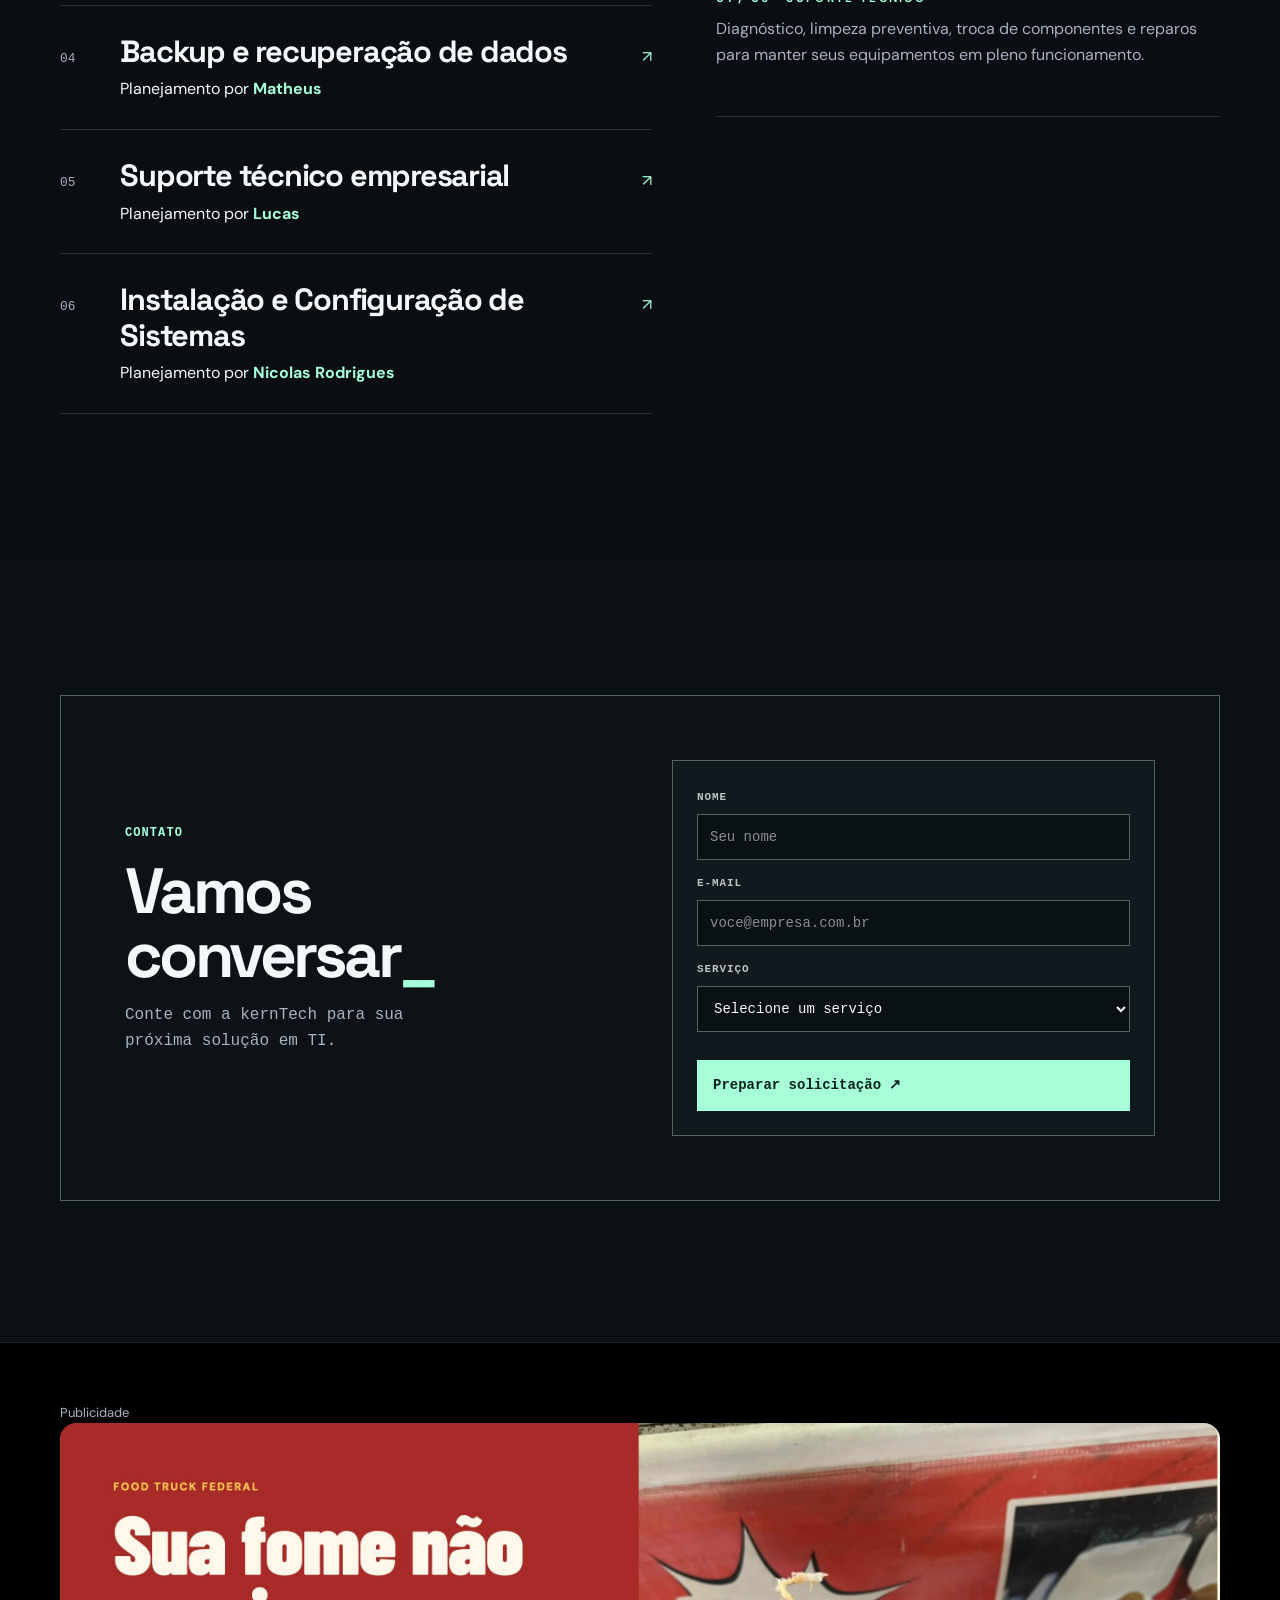
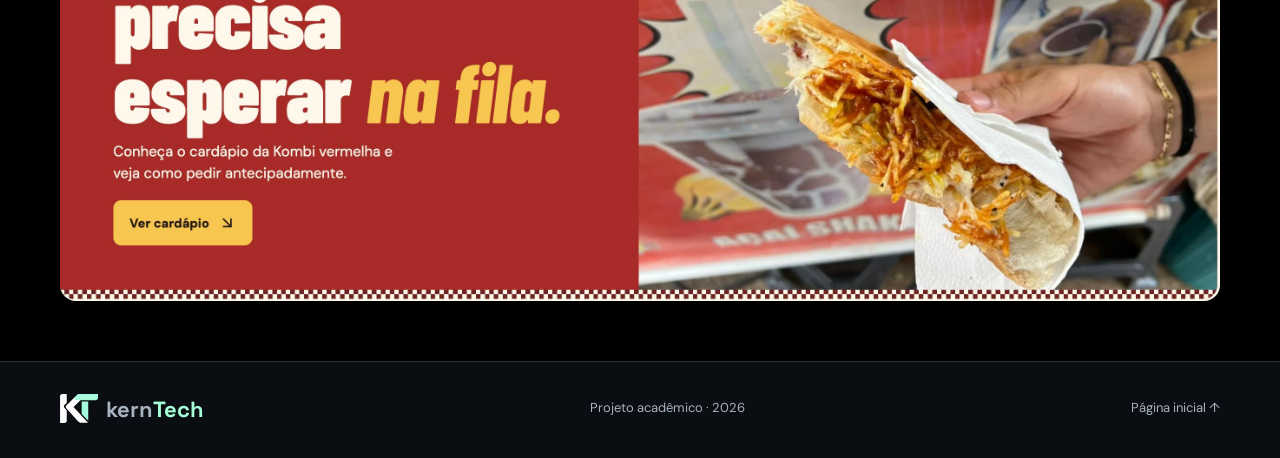
==== commit fdc59183: "Carrega o banner publicitário junto com a página" ====
--- a/index.html
+++ b/index.html
@@ -73,7 +73,7 @@
         <aside class="section campaign ad-section" aria-labelledby="publicidade-label">
             <div class="container">
                 <p class="ad-label" id="publicidade-label">Publicidade</p>
-                <img class="ad-banner" src="assets/Publicidade.jpeg" width="2672" height="1100" loading="lazy"
+                <img class="ad-banner" src="assets/Publicidade.jpeg?v=44f456f" width="2672" height="1100"
                     alt="Food Truck Federal. Sua fome não precisa esperar na fila. Conheça o cardápio da Kombi vermelha e veja como pedir antecipadamente.">
             </div>
         </aside>
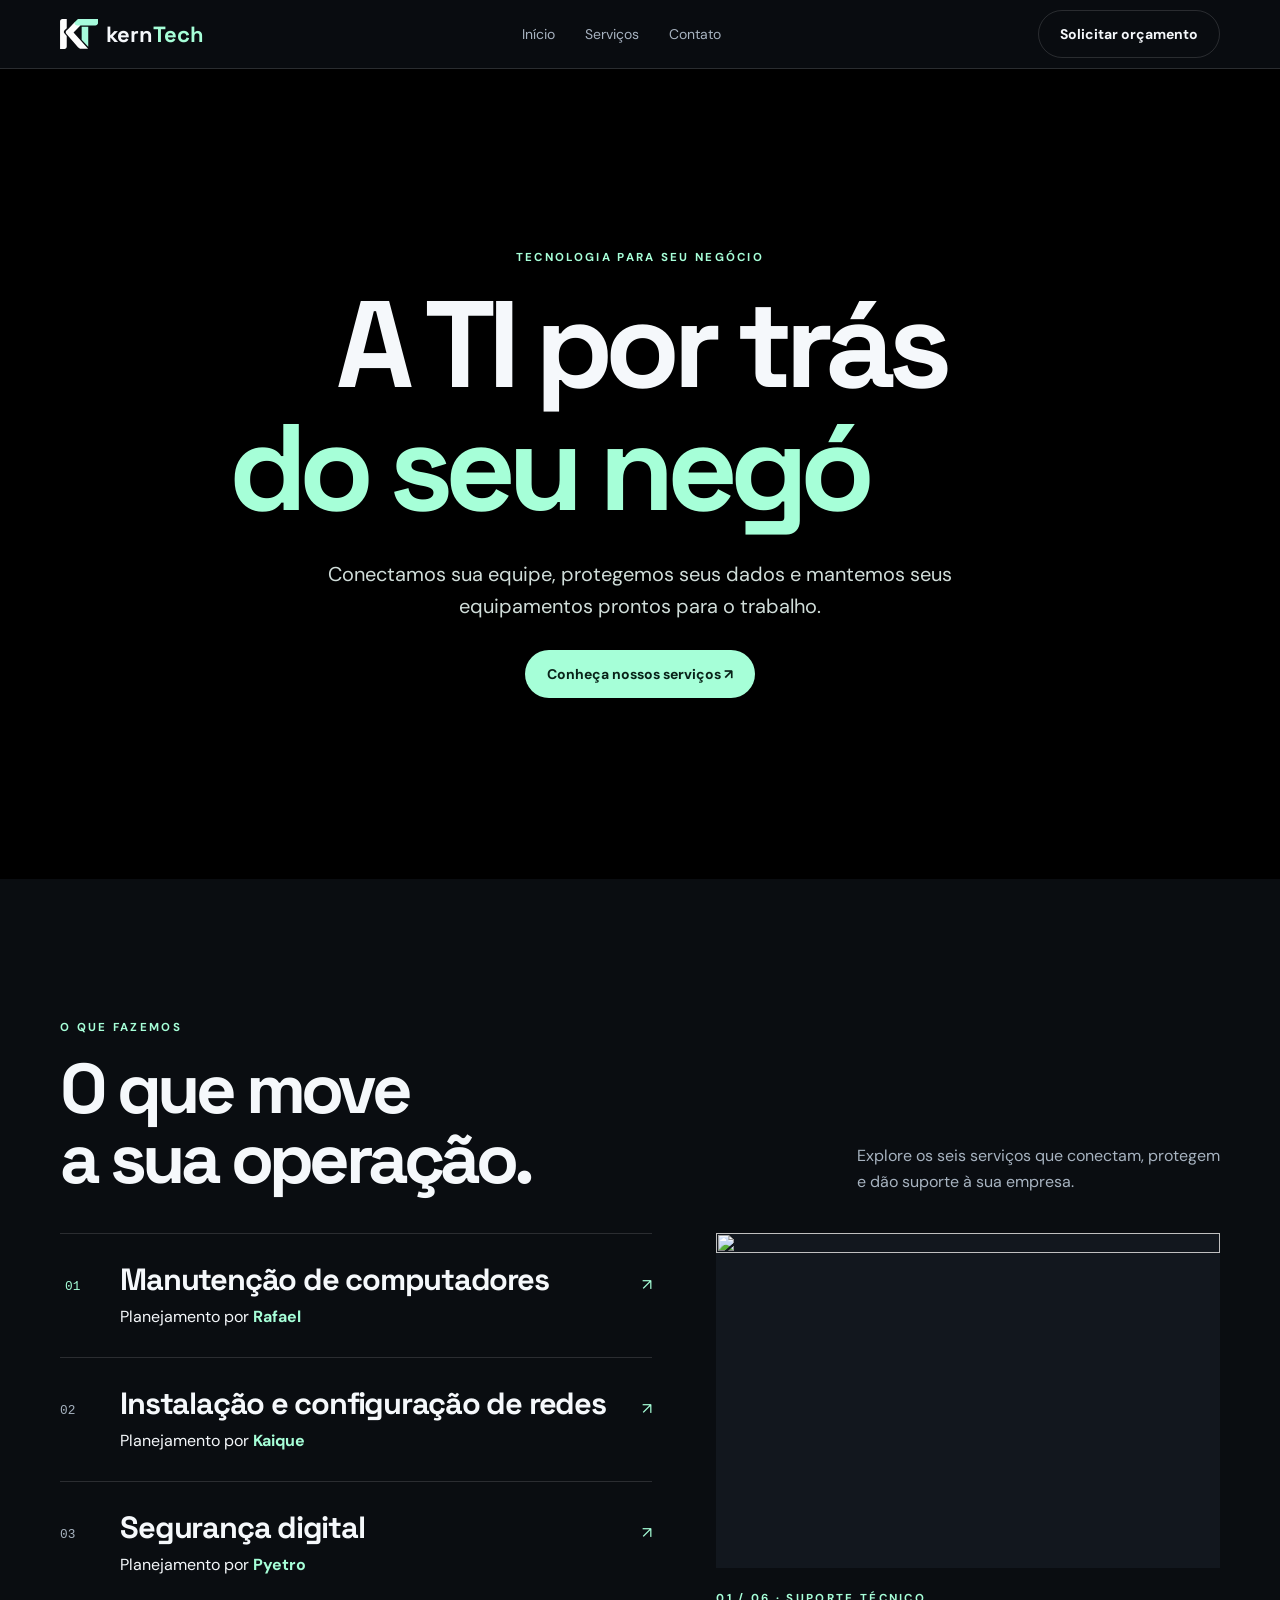
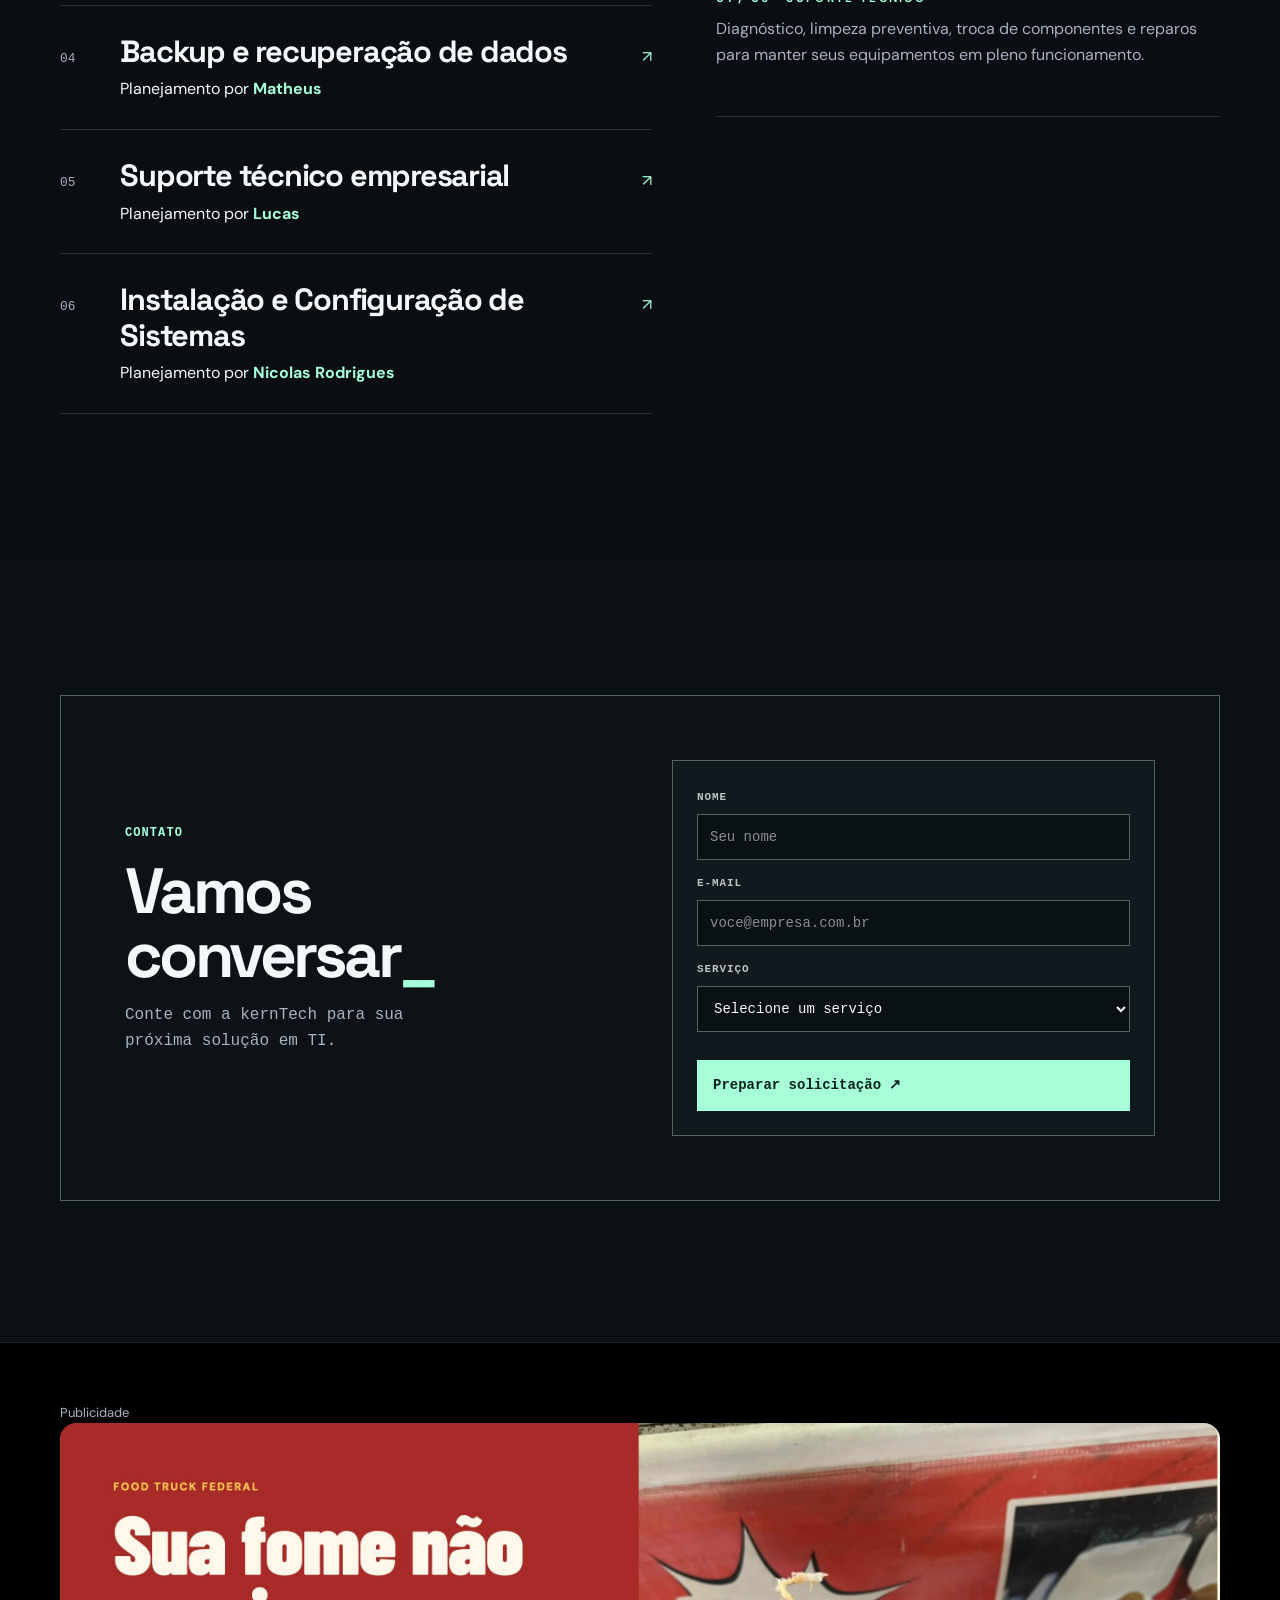
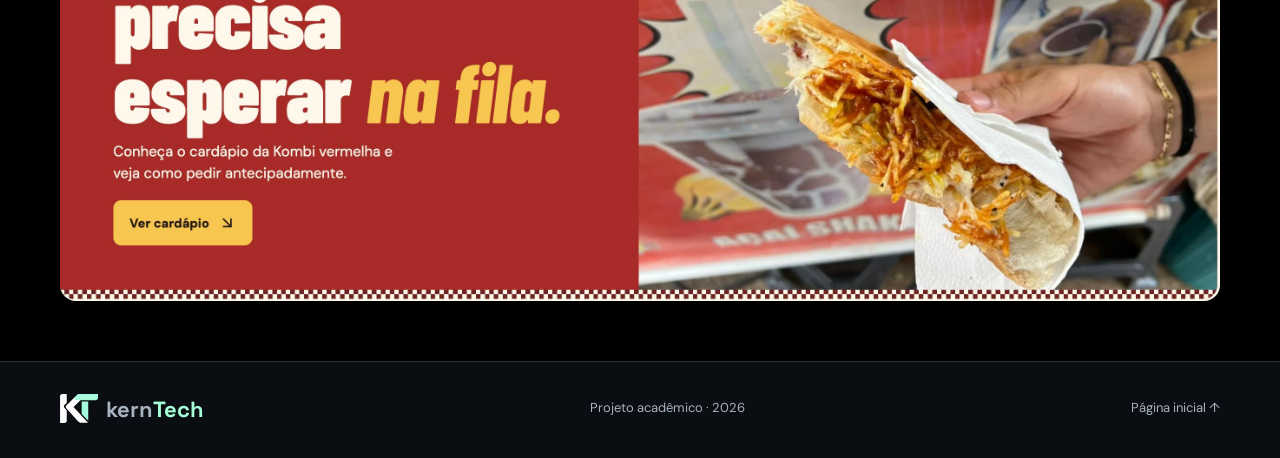
==== commit 447c920b: "Restaura a imagem publicitária enviada" ====
--- a/index.html
+++ b/index.html
@@ -73,7 +73,7 @@
         <aside class="section campaign ad-section" aria-labelledby="publicidade-label">
             <div class="container">
                 <p class="ad-label" id="publicidade-label">Publicidade</p>
-                <img class="ad-banner" src="assets/Publicidade.jpeg?v=44f456f" width="2672" height="1100"
+                <img class="ad-banner" src="assets/Publicidade.jpeg?v=66554a3" width="2672" height="1100"
                     alt="Food Truck Federal. Sua fome não precisa esperar na fila. Conheça o cardápio da Kombi vermelha e veja como pedir antecipadamente.">
             </div>
         </aside>
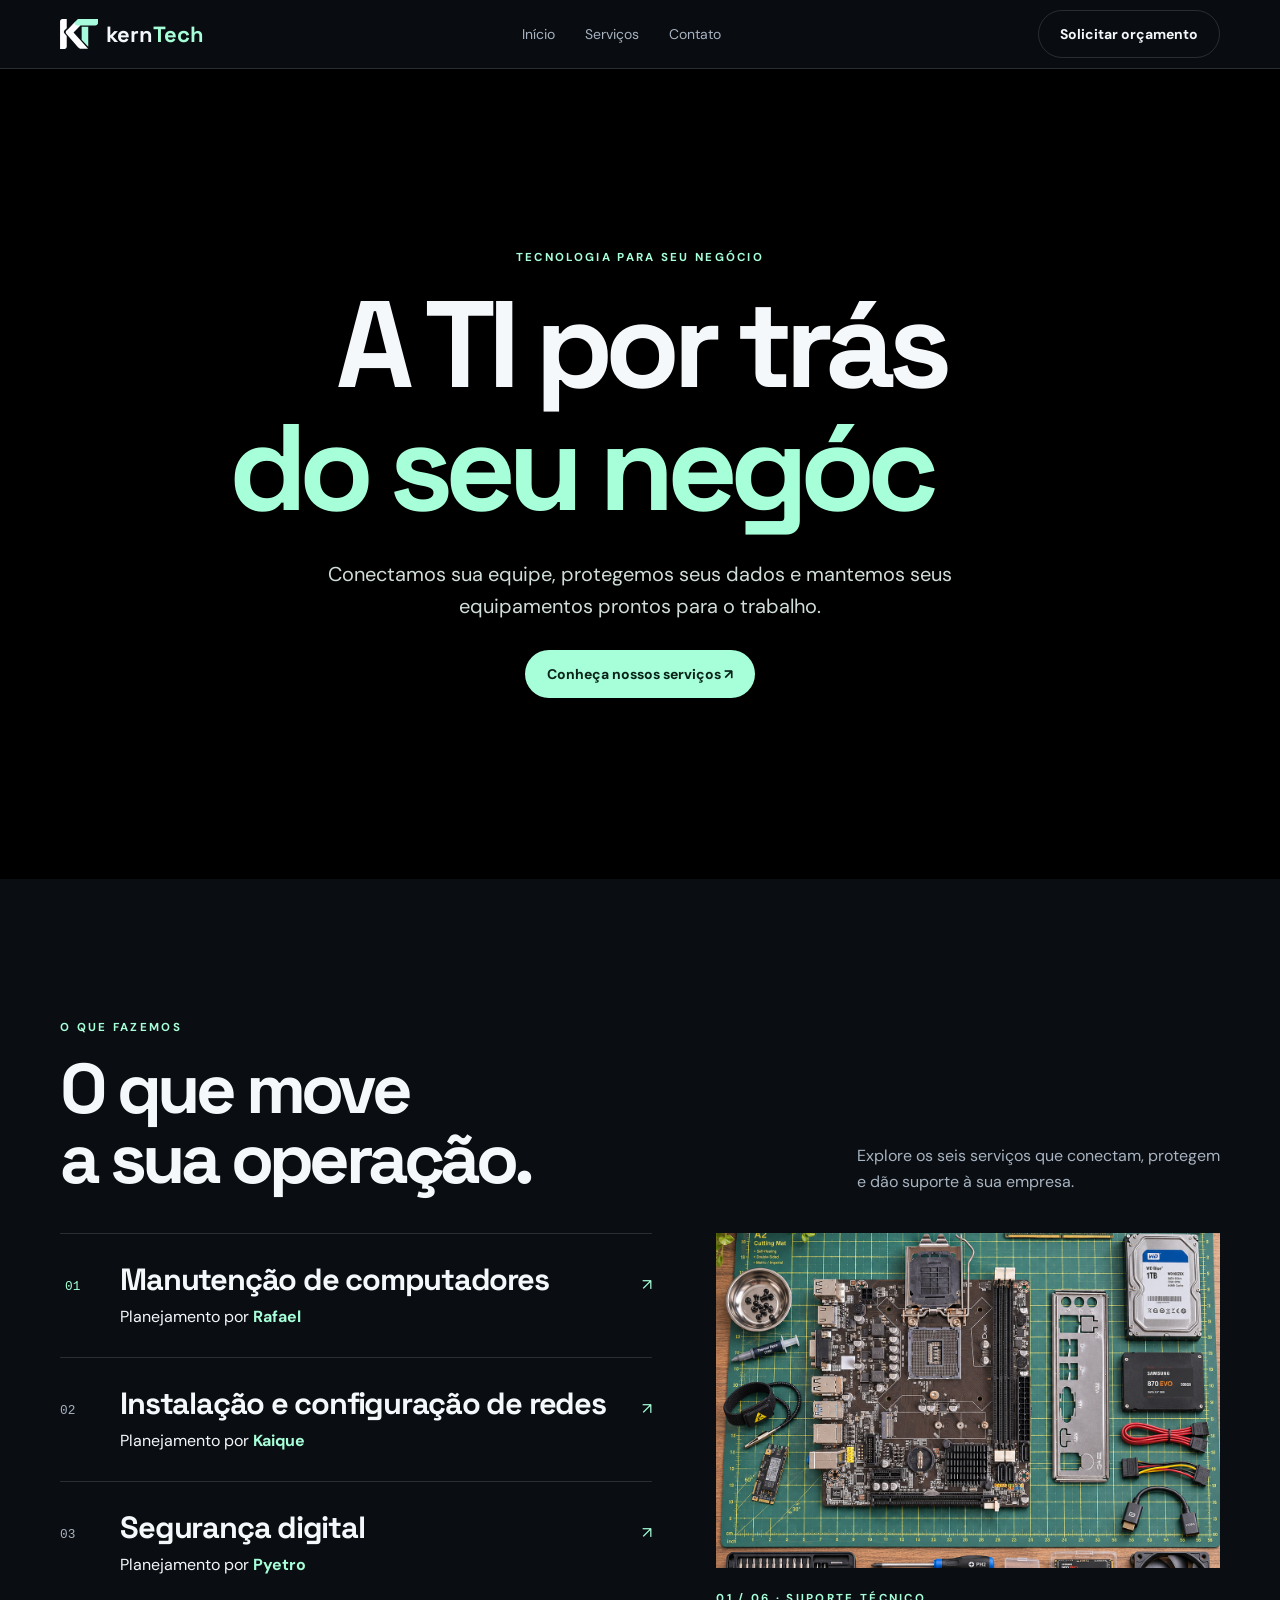
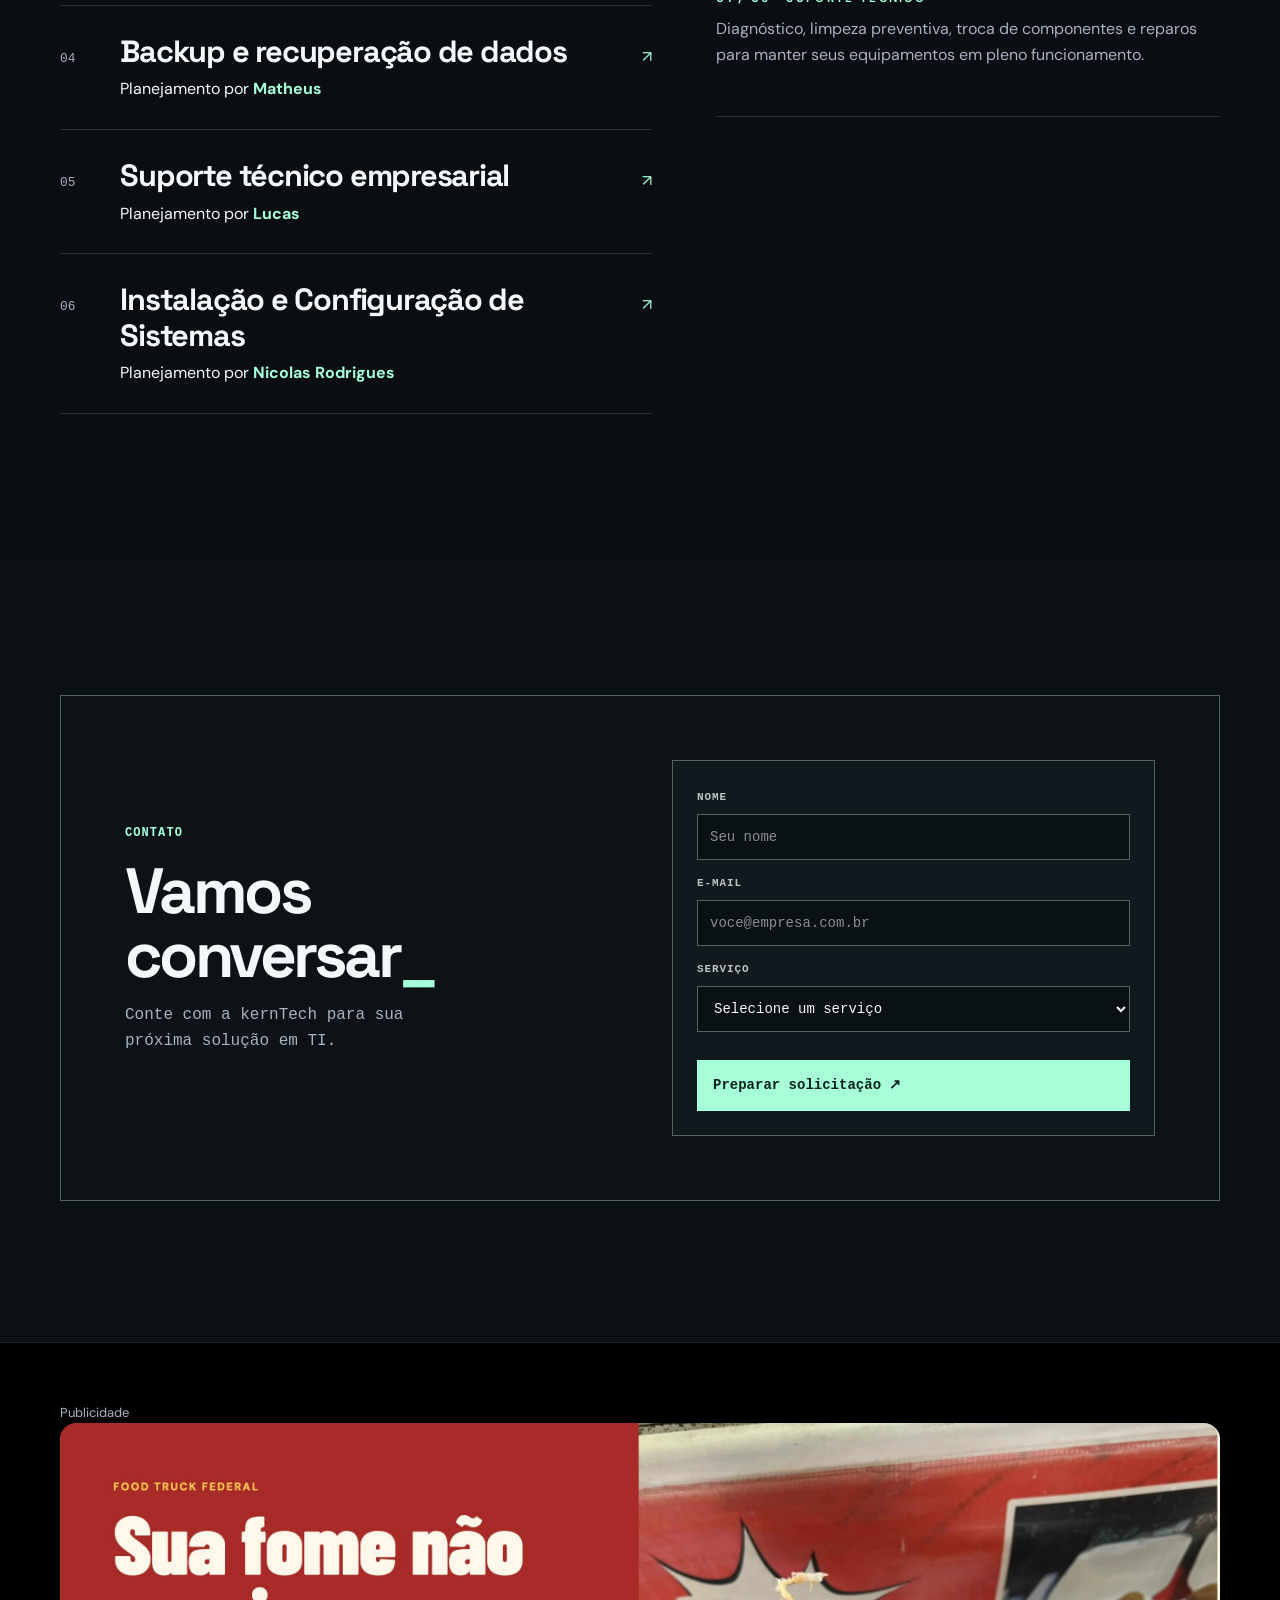
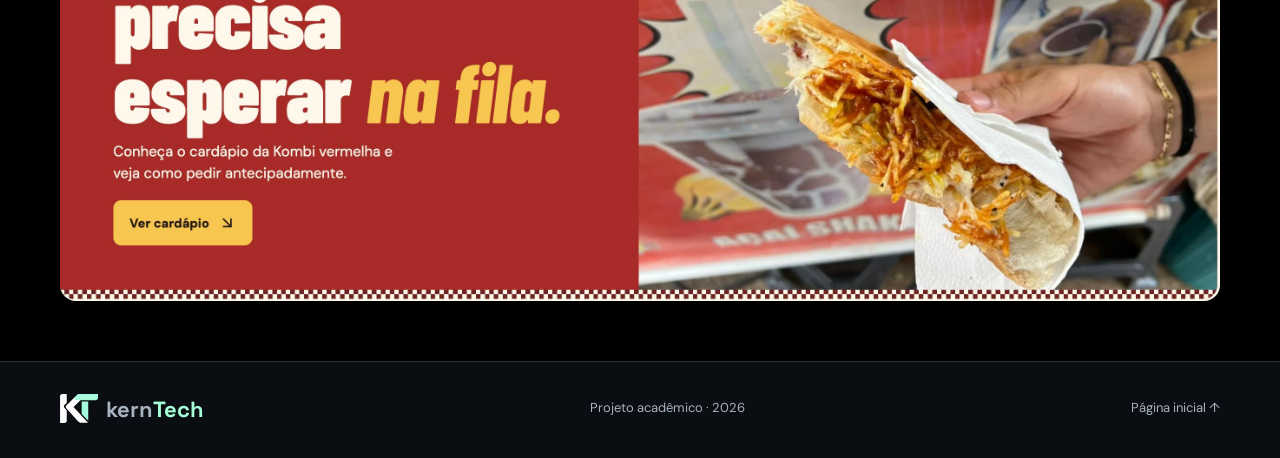
==== commit 708e8730: "Adiciona as fotos de reparo ao serviço de manutenção" ====
--- a/index.html
+++ b/index.html
@@ -12,7 +12,7 @@
         href="https://fonts.googleapis.com/css2?family=DM+Sans:wght@400;500;600;700&family=Space+Grotesk:wght@500;600;700&display=swap"
         rel="stylesheet">
     <link rel="stylesheet" href="styles.css?v=publicidade">
-    <script src="services.js?v=foto-suporte" defer></script>
+    <script src="services.js?v=foto-reparo" defer></script>
     <script src="script.js?v=creditos" defer></script>
 </head>
 
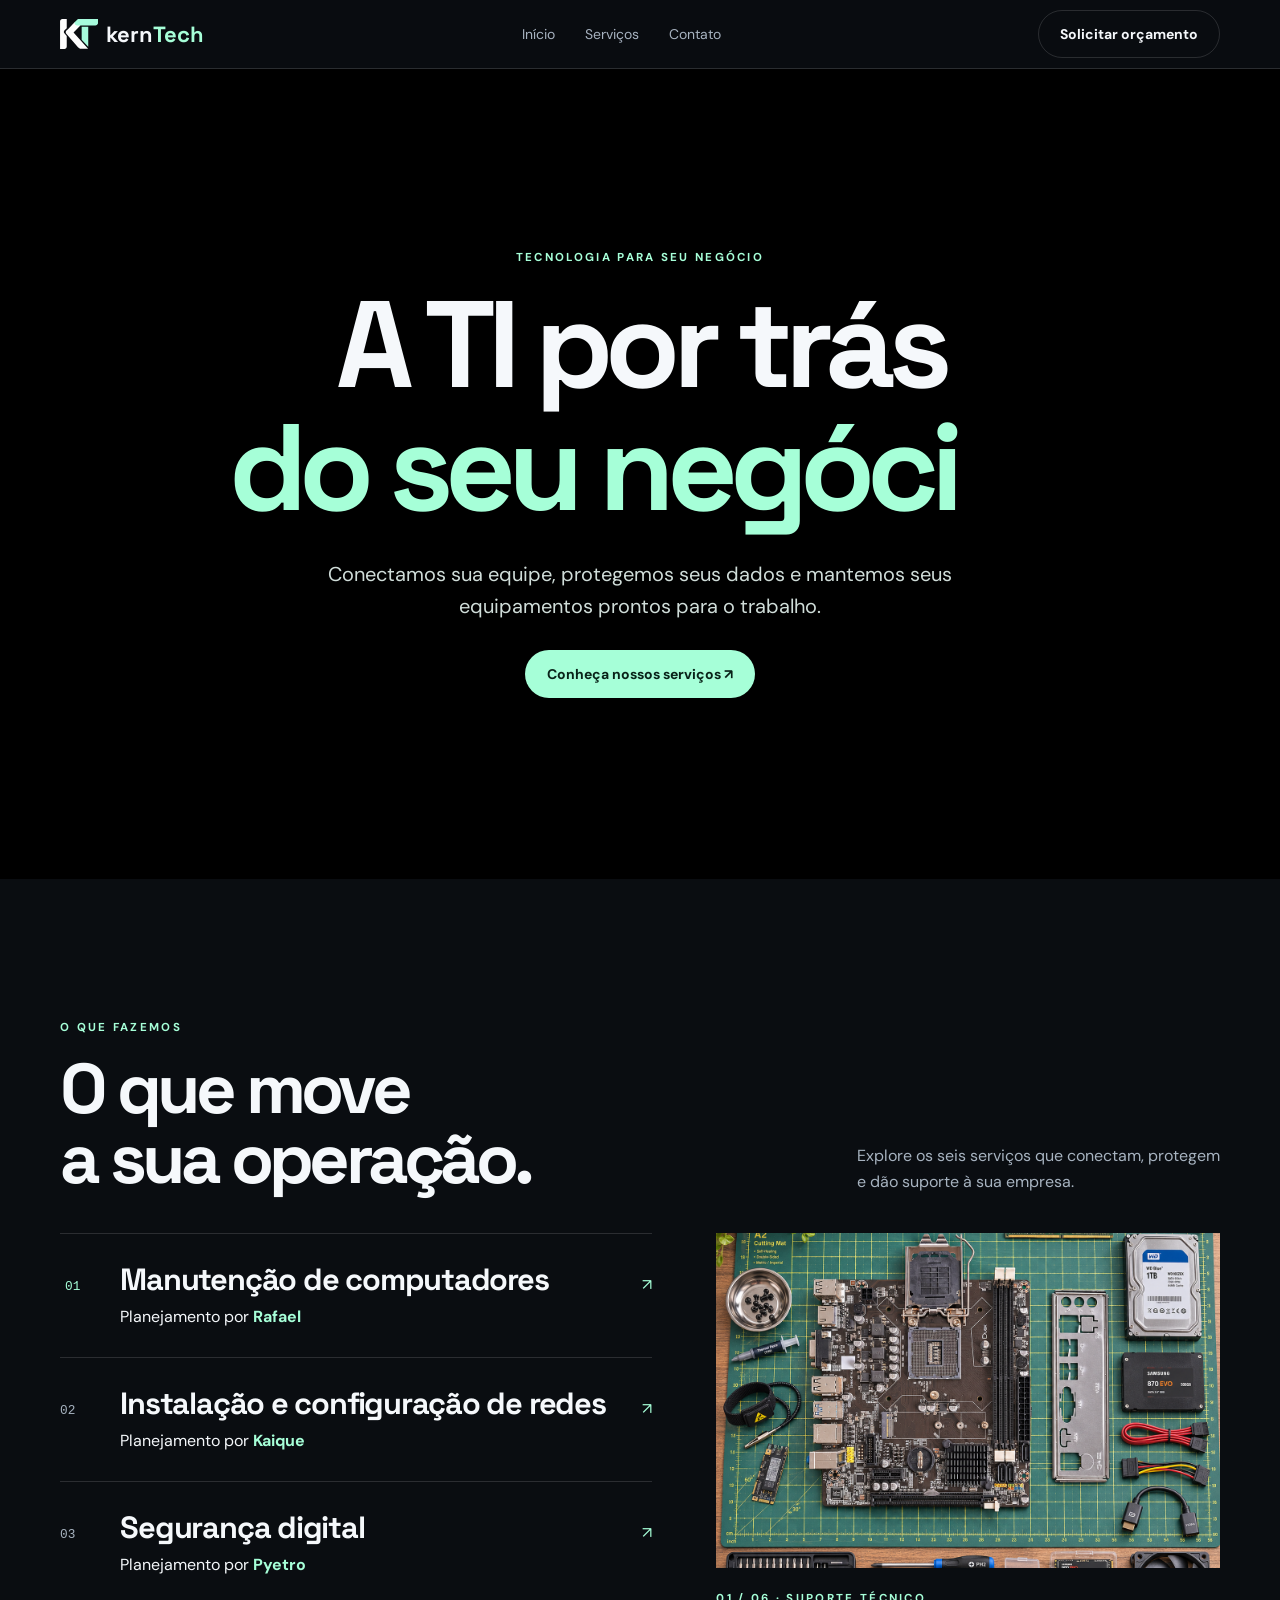
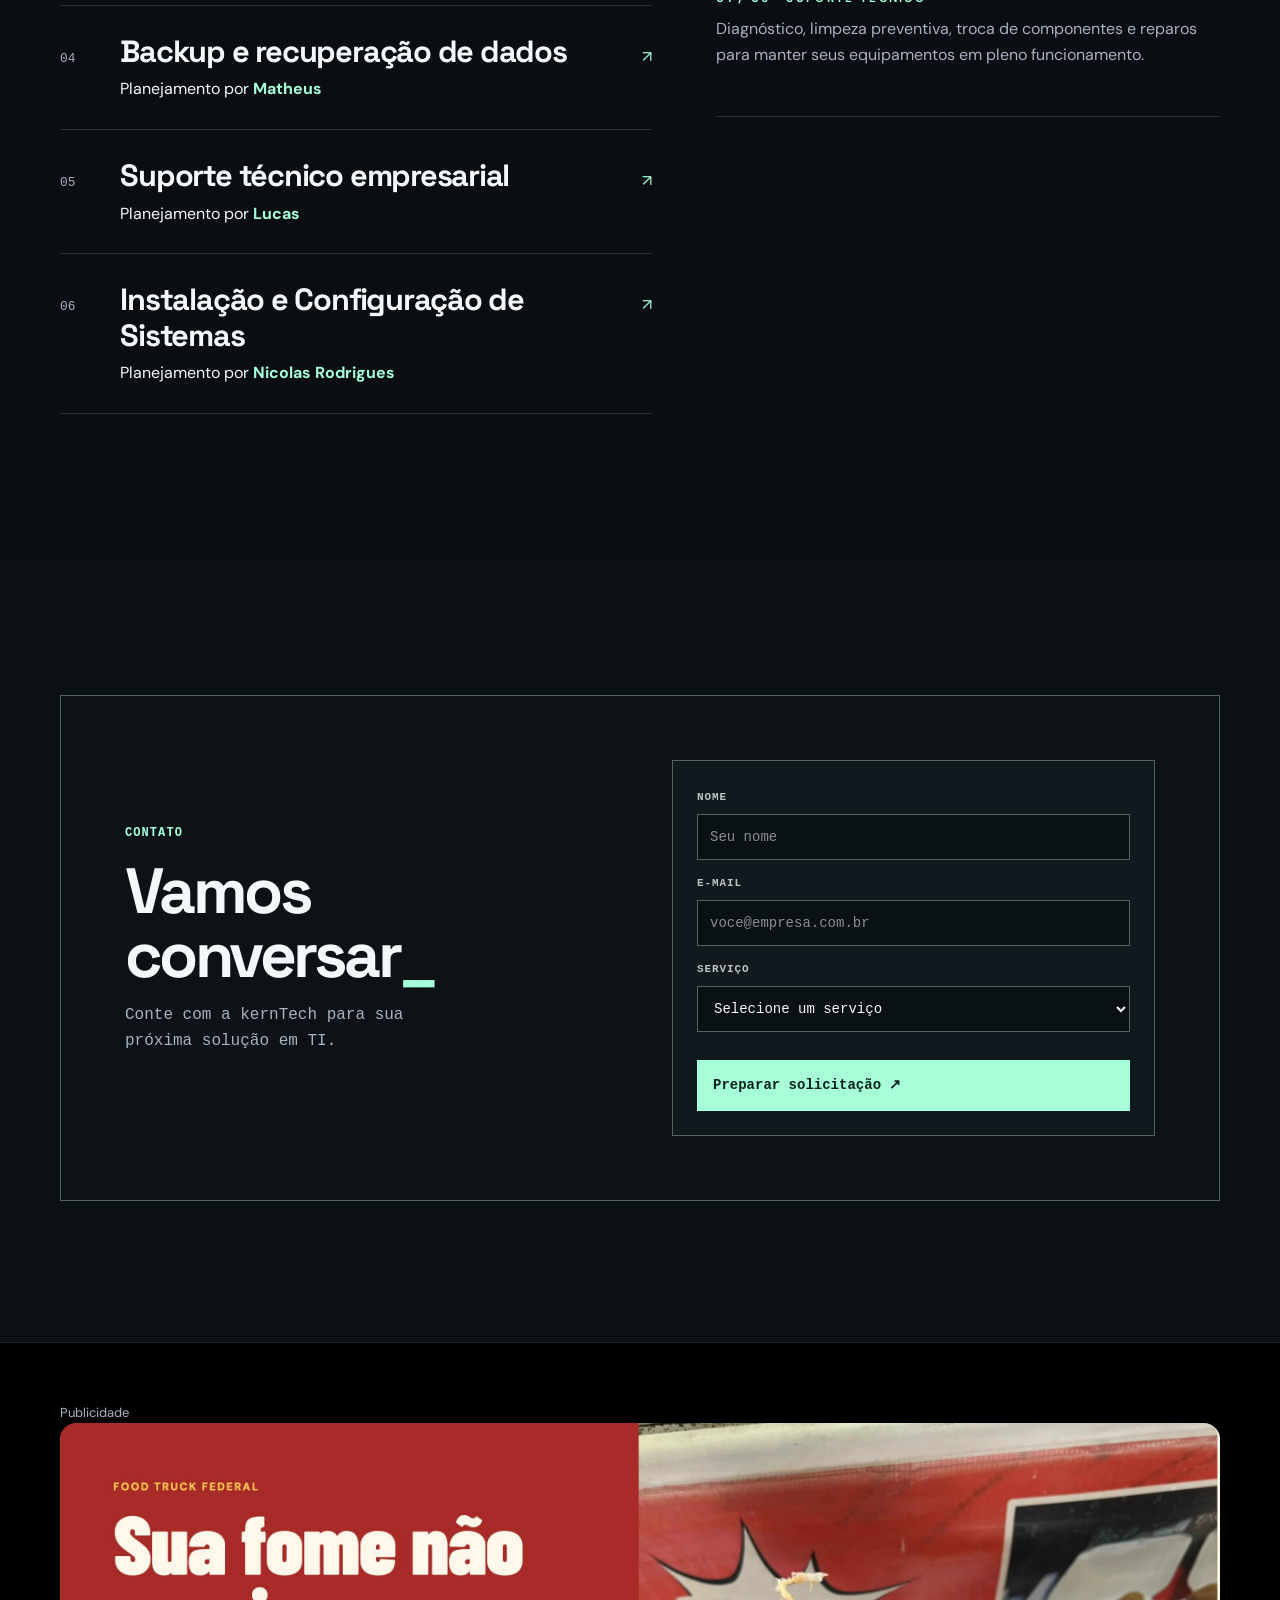
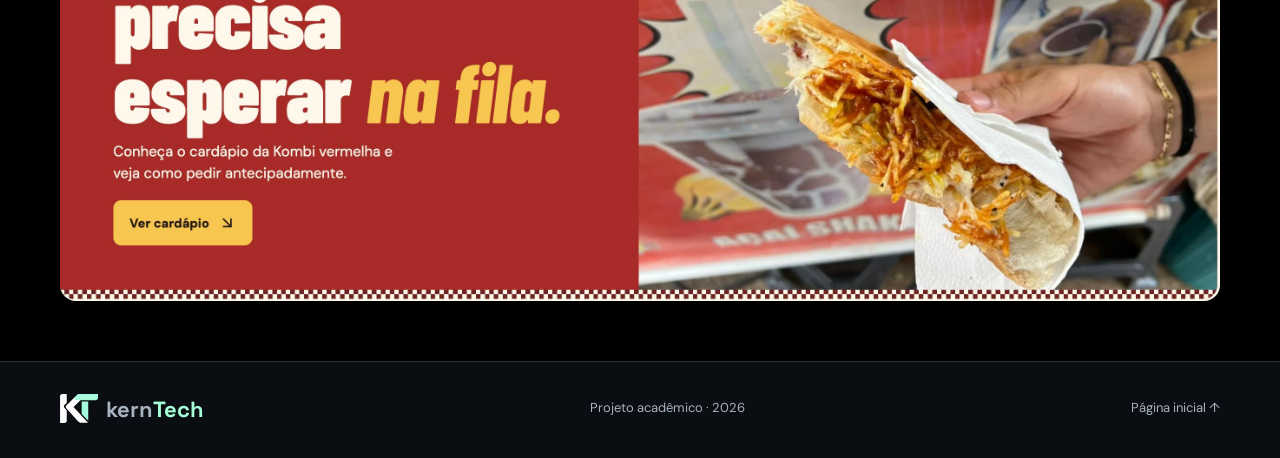
==== commit 3d0f05a6: "Corrige os nomes e a ordem das fotos do Lucas" ====
--- a/index.html
+++ b/index.html
@@ -12,7 +12,7 @@
         href="https://fonts.googleapis.com/css2?family=DM+Sans:wght@400;500;600;700&family=Space+Grotesk:wght@500;600;700&display=swap"
         rel="stylesheet">
     <link rel="stylesheet" href="styles.css?v=publicidade">
-    <script src="services.js?v=foto-reparo" defer></script>
+    <script src="services.js?v=foto-lucas-2" defer></script>
     <script src="script.js?v=creditos" defer></script>
 </head>
 
